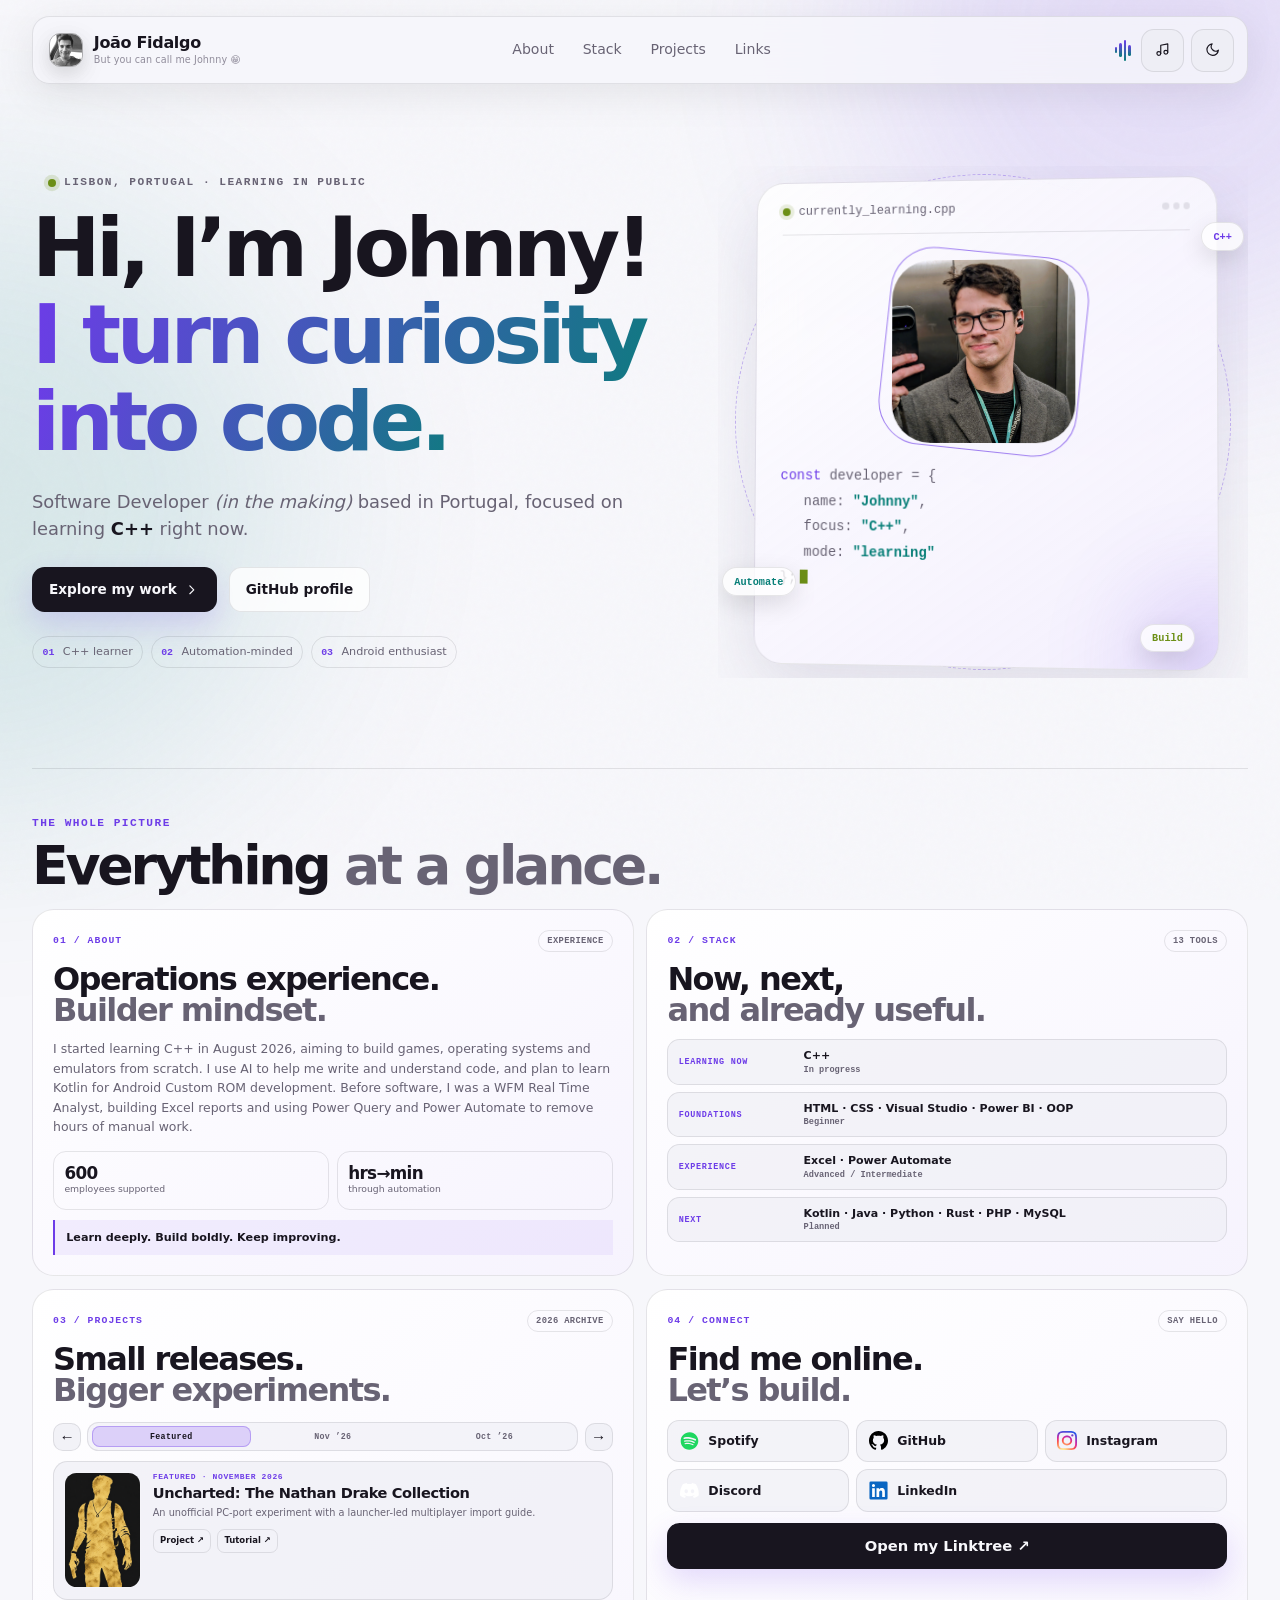
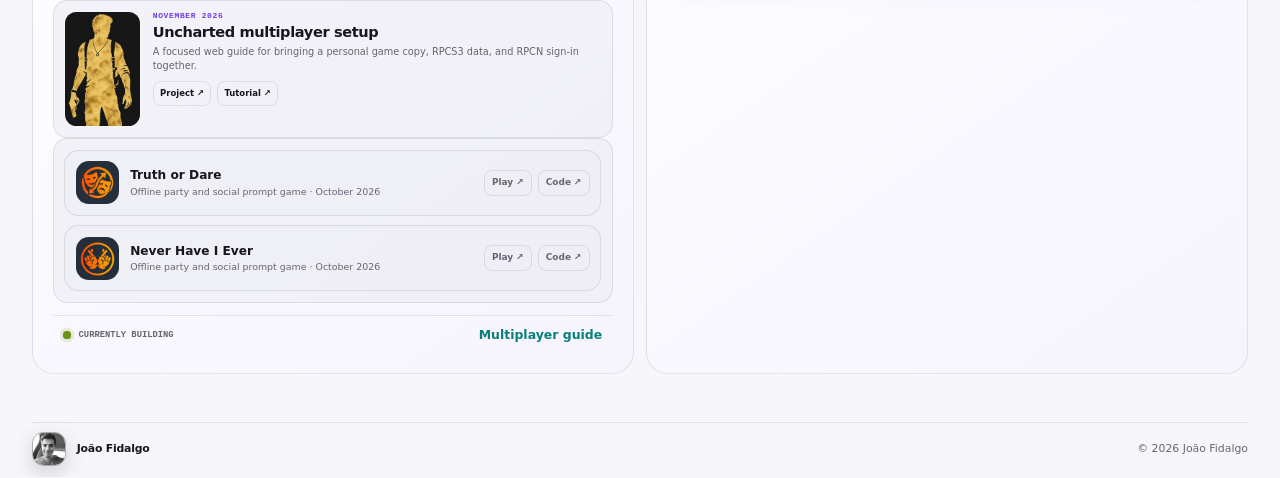
==== website/index.html @ 16dcdc8e "feat: add project archive navigation" ====
<!doctype html>
<html lang="en" data-theme="dark">
  <head>
    <meta charset="UTF-8" />
    <meta name="viewport" content="width=device-width, initial-scale=1.0" />
    <meta name="description" content="João Fidalgo — software developer in the making, learning C++ and building useful things." />
    <meta name="theme-color" content="#09090b" />
    <meta name="google-site-verification" content="jlW7F2nG0PA_6Goma5nMSGPetw8M0CzWUiENeQ98ETY" />
    <title>João Fidalgo</title>
    <link rel="icon" type="image/png" href="assets/favicon-rounded.png" />
    <link rel="apple-touch-icon" href="assets/favicon-rounded.png" />
    <link rel="stylesheet" href="styles.css?v=20261023-20" />
    <script>
      (() => {
        const systemTheme = window.matchMedia("(prefers-color-scheme: light)").matches ? "light" : "dark";
        document.documentElement.dataset.theme = systemTheme;
      })();
    </script>
  </head>
  <body>
    <a class="skip-link" href="#main-content">Skip to content</a>
    <div class="ambient ambient-one" aria-hidden="true"></div>
    <div class="ambient ambient-two" aria-hidden="true"></div>
    <div class="noise" aria-hidden="true"></div>

    <header class="site-header">
      <a class="brand" href="#top" aria-label="João Fidalgo — home">
        <img class="brand-photo" src="assets/profile-bw.jpg" alt="" />
        <span class="brand-copy"><span class="brand-name">João Fidalgo</span><small>But you can call me Johnny 😁</small></span>
      </a>
      <nav class="desktop-nav" aria-label="Primary navigation">
        <a href="#about">About</a><a href="#stack">Stack</a><a href="#projects">Projects</a><a href="#links">Links</a>
      </nav>
      <div class="header-actions">
        <span class="audio-visualizer" aria-hidden="true"><i></i><i></i><i></i><i></i></span>
        <button class="spotify-toggle" type="button" aria-label="Open Spotify playlist" aria-expanded="false" aria-controls="spotify-player" title="Open Spotify playlist">
          <svg viewBox="0 0 24 24" aria-hidden="true"><path d="M9 18V5l11-2v13"/><circle cx="6" cy="18" r="3"/><circle cx="17" cy="16" r="3"/></svg>
        </button>
        <button class="theme-toggle" type="button" aria-label="Switch to light mode" title="Change theme">
          <span class="sun" aria-hidden="true"><svg viewBox="0 0 24 24"><circle cx="12" cy="12" r="4"/><path d="M12 2v2m0 16v2M4.93 4.93l1.41 1.41m11.32 11.32 1.41 1.41M2 12h2m16 0h2M4.93 19.07l1.41-1.41M17.66 6.34l1.41-1.41"/></svg></span>
          <span class="moon" aria-hidden="true"><svg viewBox="0 0 24 24"><path d="M21 12.8A9 9 0 1 1 11.2 3 7 7 0 0 0 21 12.8Z"/></svg></span>
        </button>
      </div>
      <div class="spotify-popover" id="spotify-player" hidden>
        <div class="spotify-popover-heading">
          <span><i aria-hidden="true"></i> Spotify playlist</span>
          <button class="spotify-close" type="button" aria-label="Close Spotify player">×</button>
        </div>
        <div class="spotify-embed-shell"><div id="spotify-embed"><span>Loading Spotify…</span></div></div>
      </div>
    </header>

    <main id="main-content">
      <section class="hero" id="top">
        <div class="hero-copy reveal">
          <div class="eyebrow"><span></span> Lisbon, Portugal · Learning in public</div>
          <h1>Hi, I’m Johnny!<br /><span class="gradient-text">I turn curiosity into code.</span></h1>
          <p class="hero-lead">Software Developer <em>(in the making)</em> based in Portugal, focused on learning <strong>C++</strong> right now.</p>
          <div class="hero-actions">
            <a class="button primary" href="#projects">Explore my work <svg viewBox="0 0 24 24" aria-hidden="true"><path d="m9 18 6-6-6-6"/></svg></a>
            <a class="button secondary" href="https://github.com/fidalgojoao" target="_blank" rel="noreferrer">GitHub profile</a>
          </div>
          <div class="hero-facts" aria-label="Quick profile"><span><b>01</b> C++ learner</span><span><b>02</b> Automation-minded</span><span><b>03</b> Android enthusiast</span></div>
        </div>
        <div class="hero-visual reveal" aria-label="Developer profile card">
          <div class="orbit orbit-one" aria-hidden="true"></div><div class="orbit orbit-two" aria-hidden="true"></div>
          <div class="profile-card">
            <div class="profile-card-top"><div class="status-dot"></div><span>currently_learning.cpp</span><div class="terminal-dots" aria-hidden="true"><i></i><i></i><i></i></div></div>
            <div class="avatar-wrap"><img src="assets/profile-main.jpg" alt="João Fidalgo" /><span class="avatar-ring" aria-hidden="true"></span></div>
            <p class="code-line"><span>const</span> developer = {</p><p class="code-line indent">name: <strong>"Johnny"</strong>,</p><p class="code-line indent">focus: <strong>"C++"</strong>,</p><p class="code-line indent">mode: <strong>"learning"</strong></p><p class="code-line">};<span class="caret"></span></p>
          </div>
          <div class="floating-tag tag-one">C++</div><div class="floating-tag tag-two">Automate</div><div class="floating-tag tag-three">Build</div>
        </div>
      </section>

      <section class="overview-section" aria-labelledby="overview-title">
        <header class="overview-heading reveal">
          <div><span class="section-number">THE WHOLE PICTURE</span><h2 id="overview-title">Everything <span>at a glance.</span></h2></div>
        </header>
        <div class="swipe-cue is-start" aria-label="Browse overview cards">
          <button class="cue-arrow cue-left" type="button" aria-label="Previous card">←</button>
          <span class="cue-label">More cards</span>
          <button class="cue-arrow cue-right" type="button" aria-label="Next card">→</button>
        </div>

        <div class="overview-grid">
          <article class="overview-card overview-about" id="about">
            <div class="overview-card-head"><span>01 / ABOUT</span><b>Experience</b></div>
            <h3>Operations experience.<br /><span>Builder mindset.</span></h3>
            <p>I started learning C++ in August 2026, aiming to build games, operating systems and emulators from scratch. I use AI to help me write and understand code, and plan to learn Kotlin for Android Custom ROM development. Before software, I was a WFM Real Time Analyst, building Excel reports and using Power Query and Power Automate to remove hours of manual work.</p>
            <div class="mini-metrics"><span><strong>600</strong> employees supported</span><span><strong>hrs→min</strong> through automation</span></div>
            <blockquote>Learn deeply. Build boldly. Keep improving.</blockquote>
          </article>

          <article class="overview-card overview-stack" id="stack">
            <div class="overview-card-head"><span>02 / STACK</span><b>13 tools</b></div>
            <h3>Now, next,<br /><span>and already useful.</span></h3>
            <div class="stack-strips">
              <div><small>LEARNING NOW</small><span><b>C++</b><em>In progress</em></span></div>
              <div><small>FOUNDATIONS</small><span><b>HTML · CSS · Visual Studio · Power BI · OOP</b><em>Beginner</em></span></div>
              <div><small>EXPERIENCE</small><span><b>Excel · Power Automate</b><em>Advanced / Intermediate</em></span></div>
              <div><small>NEXT</small><span><b>Kotlin · Java · Python · Rust · PHP · MySQL</b><em>Planned</em></span></div>
            </div>
          </article>

          <article class="overview-card overview-projects" id="projects">
            <div class="overview-card-head"><span>03 / PROJECTS</span><b>2026 archive</b></div>
            <h3>Small releases.<br /><span>Bigger experiments.</span></h3>
            <section class="project-browser" aria-label="Project archive">
              <div class="project-browser__bar">
                <button class="project-arrow" type="button" data-project-previous aria-label="Show previous project group">←</button>
                <div class="project-tabs" role="tablist" aria-label="Project groups">
                  <button id="project-tab-featured" type="button" role="tab" aria-selected="true" aria-controls="project-panel-featured" data-project-tab="featured">Featured</button>
                  <button id="project-tab-november" type="button" role="tab" aria-selected="false" aria-controls="project-panel-november" data-project-tab="november">Nov ’26</button>
                  <button id="project-tab-october" type="button" role="tab" aria-selected="false" aria-controls="project-panel-october" data-project-tab="october">Oct ’26</button>
                </div>
                <button class="project-arrow" type="button" data-project-next aria-label="Show next project group">→</button>
              </div>

              <article class="project-panel" id="project-panel-featured" role="tabpanel" aria-labelledby="project-tab-featured" data-project-panel="featured">
                <img class="project-feature-image" src="assets/uncharted-multiplayer.png" alt="Nathan Drake silhouette in aged gold parchment" />
                <div><span class="project-panel__label">Featured · November 2026</span><h4>Uncharted: The Nathan Drake Collection</h4><p>An unofficial PC-port experiment with a launcher-led multiplayer import guide.</p><div class="project-panel__links"><a href="https://github.com/fidalgojoao/Uncharted-The-Nathan-Drake-Collection-PC-port" target="_blank" rel="noreferrer">Project ↗</a><a href="https://fidalgojoao.github.io/Uncharted-The-Nathan-Drake-Collection-PC-port/" target="_blank" rel="noreferrer">Tutorial ↗</a></div></div>
              </article>

              <article class="project-panel" id="project-panel-november" role="tabpanel" aria-labelledby="project-tab-november" data-project-panel="november" hidden>
                <img class="project-feature-image" src="assets/uncharted-multiplayer.png" alt="Nathan Drake silhouette in aged gold parchment" />
                <div><span class="project-panel__label">November 2026</span><h4>Uncharted multiplayer setup</h4><p>A focused web guide for bringing a personal game copy, RPCS3 data, and RPCN sign-in together.</p><div class="project-panel__links"><a href="https://github.com/fidalgojoao/Uncharted-The-Nathan-Drake-Collection-PC-port" target="_blank" rel="noreferrer">Project ↗</a><a href="https://fidalgojoao.github.io/Uncharted-The-Nathan-Drake-Collection-PC-port/" target="_blank" rel="noreferrer">Tutorial ↗</a></div></div>
              </article>

              <article class="project-panel project-panel--list" id="project-panel-october" role="tabpanel" aria-labelledby="project-tab-october" data-project-panel="october" hidden>
                <div class="project-strips"><div><img class="project-mark" src="assets/truth-or-dare-icon.png" alt="" /><span><b>Truth or Dare</b><small>Offline party and social prompt game · October 2026</small></span><span class="strip-links"><a href="https://play.google.com/store/apps/details?id=game.truthordare" target="_blank" rel="noreferrer">Play ↗</a><a href="https://github.com/fidalgojoao" target="_blank" rel="noreferrer">Code ↗</a></span></div><div><img class="project-mark" src="assets/never-have-i-ever-icon.png" alt="" /><span><b>Never Have I Ever</b><small>Offline party and social prompt game · October 2026</small></span><span class="strip-links"><a href="https://play.google.com/store/apps/details?id=game.neverhaveiever" target="_blank" rel="noreferrer">Play ↗</a><a href="https://github.com/fidalgojoao" target="_blank" rel="noreferrer">Code ↗</a></span></div></div>
              </article>
            </section>
            <p class="current-line"><i></i><span>Currently building</span><strong>Multiplayer guide</strong></p>
          </article>

          <article class="overview-card overview-links" id="links">
            <div class="overview-card-head"><span>04 / CONNECT</span><b>Say hello</b></div>
            <h3>Find me online.<br /><span>Let’s build.</span></h3>
            <div class="social-tiles">
              <a href="https://open.spotify.com/user/7u4cq5x7p428c4udt9wg0awwo?si=384454f782e24566" target="_blank" rel="noreferrer"><img src="assets/brands/spotify.svg" alt="" /><span>Spotify</span></a>
              <a href="https://github.com/fidalgojoao" target="_blank" rel="noreferrer"><img src="assets/brands/github.svg" alt="" /><span>GitHub</span></a>
              <a href="https://instagram.com/joaochild" target="_blank" rel="noreferrer"><img src="assets/brands/instagram.svg" alt="" /><span>Instagram</span></a>
              <a href="https://discord.gg/EJ7ThCgw4g" target="_blank" rel="noreferrer"><img src="assets/brands/discord.svg" alt="" /><span>Discord</span></a>
              <a class="linkedin-tile" href="https://linkedin.com/in/joaofidalgo1998" target="_blank" rel="noreferrer"><img src="assets/brands/linkedin.svg" alt="" /><span>LinkedIn</span></a>
            </div>
            <a class="button primary overview-cta" href="https://linktr.ee/joao.fidalgo" target="_blank" rel="noreferrer">Open my Linktree ↗</a>
          </article>
        </div>
      </section>
    </main>

    <footer><a class="brand footer-brand" href="#top"><img class="brand-photo" src="assets/profile-bw.jpg" alt="" /><span class="brand-name">João Fidalgo</span></a><p>© <span id="year"></span> João Fidalgo</p></footer>
    <script src="script.js?v=20261022-9"></script>
  </body>
</html>
---- website/styles.css ----
:root {
  color-scheme: dark;
  --bg: #09090b;
  --bg-raised: rgba(21, 21, 26, .74);
  --surface: #141419;
  --surface-strong: #1b1b22;
  --text: #f5f3ff;
  --muted: #a7a3b6;
  --line: rgba(255, 255, 255, .1);
  --purple: #9b7cff;
  --violet: #7c3aed;
  --cyan: #5eead4;
  --lime: #c7f36b;
  --shadow: 0 24px 70px rgba(0, 0, 0, .35);
  --header: rgba(9, 9, 11, .76);
}

[data-theme="light"] {
  color-scheme: light;
  --bg: #f7f7fb;
  --bg-raised: rgba(255, 255, 255, .78);
  --surface: #fff;
  --surface-strong: #eeeef5;
  --text: #18151f;
  --muted: #686374;
  --line: rgba(24, 21, 31, .1);
  --purple: #6d3ce8;
  --violet: #8255ee;
  --cyan: #087f78;
  --lime: #6c8f16;
  --shadow: 0 24px 70px rgba(70, 54, 110, .13);
  --header: rgba(247, 247, 251, .78);
}

* { box-sizing: border-box; }
html { width: 100%; max-width: 100%; overflow-x: clip; scroll-behavior: smooth; scroll-padding-top: 100px; }
body { margin: 0; min-width: 280px; overflow-x: clip; background: var(--bg); color: var(--text); font-family: Inter, ui-sans-serif, system-ui, -apple-system, BlinkMacSystemFont, "Segoe UI", sans-serif; line-height: 1.55; transition: background-color 300ms ease, color 300ms ease; }
a { color: inherit; text-decoration: none; }
button, a { -webkit-tap-highlight-color: transparent; }
img { display: block; max-width: 100%; }
svg { width: 1.15em; fill: none; stroke: currentColor; stroke-width: 1.8; stroke-linecap: round; stroke-linejoin: round; }

.skip-link { position: fixed; z-index: 1000; left: 1rem; top: 1rem; transform: translateY(-160%); padding: .75rem 1rem; border-radius: .65rem; background: var(--text); color: var(--bg); }
.skip-link:focus { transform: translateY(0); }
.noise { position: fixed; inset: 0; z-index: -1; pointer-events: none; opacity: .025; background-image: url("data:image/svg+xml,%3Csvg viewBox='0 0 180 180' xmlns='http://www.w3.org/2000/svg'%3E%3Cfilter id='n'%3E%3CfeTurbulence type='fractalNoise' baseFrequency='.9' numOctaves='4' stitchTiles='stitch'/%3E%3C/filter%3E%3Crect width='100%25' height='100%25' filter='url(%23n)' opacity='.9'/%3E%3C/svg%3E"); }
.ambient { position: fixed; z-index: -2; width: 38rem; height: 38rem; border-radius: 50%; filter: blur(115px); opacity: .13; pointer-events: none; }
.ambient-one { top: -17rem; right: -12rem; background: var(--purple); }
.ambient-two { bottom: 10%; left: -20rem; background: var(--cyan); }

.site-header { position: fixed; z-index: 100; top: 1rem; left: 50%; width: min(calc(100% - 2rem), 1180px); transform: translateX(-50%); display: grid; grid-template-columns: 1fr auto 1fr; align-items: center; gap: 2rem; padding: .72rem .8rem .72rem 1rem; border: 1px solid var(--line); border-radius: 1.1rem; background: var(--header); box-shadow: 0 10px 40px rgba(0,0,0,.08); backdrop-filter: blur(18px); -webkit-backdrop-filter: blur(18px); }
.brand { display: inline-flex; align-items: center; gap: .7rem; width: max-content; font-weight: 720; letter-spacing: -.02em; }
.brand-copy { display: flex; flex-direction: column; min-width: 0; line-height: 1.05; }
.brand-copy small { margin-top: .22rem; color: color-mix(in srgb, var(--muted) 72%, transparent); font-size: .6rem; font-weight: 500; letter-spacing: .01em; }
.brand-photo { display: block; width: 2.1rem; height: 2.1rem; flex: 0 0 auto; border: 1px solid color-mix(in srgb, var(--purple) 36%, var(--line)); border-radius: .7rem; object-fit: cover; object-position: 50% 38%; filter: grayscale(1) contrast(1.06); box-shadow: 0 7px 20px rgba(124,58,237,.22); }
.desktop-nav { display: flex; align-items: center; gap: .2rem; }
.desktop-nav a { padding: .55rem .8rem; color: var(--muted); font-size: .88rem; border-radius: .65rem; transition: 180ms ease; }
.desktop-nav a:hover, .desktop-nav a:focus-visible { color: var(--text); background: var(--surface-strong); outline: none; }
.header-actions { justify-self: end; display: flex; align-items: center; gap: .45rem; }
.audio-visualizer { display: flex; width: 1.35rem; height: 1.5rem; align-items: center; justify-content: center; gap: .12rem; }
.audio-visualizer i { width: .16rem; height: 22%; border-radius: 999px; background: linear-gradient(180deg, var(--purple), var(--cyan)); transform-origin: center; animation: equalizer 720ms ease-in-out infinite alternate; animation-play-state: paused; }
.audio-visualizer i:nth-child(2) { height: 58%; animation-duration: 530ms; animation-delay: -180ms; }
.audio-visualizer i:nth-child(3) { height: 88%; animation-duration: 640ms; animation-delay: -340ms; }
.audio-visualizer i:nth-child(4) { height: 45%; animation-duration: 470ms; animation-delay: -90ms; }
.audio-visualizer.is-playing i { animation-play-state: running; }
.theme-toggle, .spotify-toggle { position: relative; display: grid; width: 2.7rem; height: 2.7rem; padding: 0; place-items: center; overflow: hidden; border: 1px solid var(--line); border-radius: .8rem; background: var(--surface-strong); color: var(--text); cursor: pointer; transition: transform 180ms ease, background-color 250ms ease; }
.theme-toggle:hover { transform: rotate(5deg) scale(1.04); }
.spotify-toggle:hover, .spotify-toggle[aria-expanded="true"] { transform: translateY(-2px); background: color-mix(in srgb, #1ed760 16%, var(--surface-strong)); color: #1ed760; }
.theme-toggle:focus-visible, .spotify-toggle:focus-visible, .spotify-close:focus-visible { outline: 3px solid color-mix(in srgb, var(--purple) 45%, transparent); outline-offset: 2px; }
.theme-toggle span { position: absolute; display: grid; place-items: center; transition: transform 380ms cubic-bezier(.2,.8,.2,1), opacity 250ms ease; }
.theme-toggle .sun { transform: translateY(0); opacity: 1; }
.theme-toggle .moon { transform: translateY(180%) rotate(-35deg); opacity: 0; }
[data-theme="light"] .theme-toggle .sun { transform: translateY(-180%) rotate(35deg); opacity: 0; }
[data-theme="light"] .theme-toggle .moon { transform: translateY(0); opacity: 1; }
.spotify-popover { position: absolute; top: calc(100% + .7rem); right: 0; width: min(31rem, calc(100vw - 2rem)); padding: .55rem; border: 1px solid var(--line); border-radius: 1.15rem; background: color-mix(in srgb, var(--surface) 94%, transparent); box-shadow: var(--shadow); backdrop-filter: blur(22px); animation: spotify-in 220ms cubic-bezier(.2,.8,.2,1); }
.spotify-popover-heading { display: grid; grid-template-columns: 1fr auto; align-items: center; gap: .45rem; min-height: 2rem; padding: 0 .1rem .45rem .35rem; color: var(--muted); font: 700 .68rem ui-monospace, monospace; letter-spacing: .08em; text-transform: uppercase; }
.spotify-popover-heading span { display: flex; align-items: center; gap: .5rem; }
.spotify-popover-heading i { width: .48rem; height: .48rem; border-radius: 50%; background: #1ed760; box-shadow: 0 0 0 .25rem color-mix(in srgb, #1ed760 14%, transparent); }
.spotify-close { display: grid; width: 2rem; height: 2rem; padding: 0; place-items: center; border: 0; border-radius: .65rem; background: transparent; color: var(--muted); cursor: pointer; font-size: 1.35rem; }
.spotify-embed-shell { position: relative; min-width: 0; overflow: hidden; border-radius: .75rem; background: #121212; }
.spotify-embed-shell::after { content: ""; position: absolute; inset: 0; border: 2px solid #121212; border-radius: .75rem; pointer-events: none; }
#spotify-embed { min-height: 352px; display: grid; place-items: center; color: var(--muted); font: 650 .65rem ui-monospace, monospace; }
.spotify-popover iframe { display: block; border: 0; clip-path: inset(1px round .75rem); }

main, footer { width: min(calc(100% - 2.25rem), 1180px); margin-inline: auto; }
.hero { min-height: min(100svh, 48rem); display: grid; grid-template-columns: 1.08fr .92fr; align-items: center; gap: clamp(2.5rem, 5vw, 5rem); padding: 8rem 0 3.25rem; }
.eyebrow, .panel-label, .section-number { font: 700 .7rem/1.2 ui-monospace, SFMono-Regular, Menlo, monospace; letter-spacing: .13em; text-transform: uppercase; }
.eyebrow { position: relative; display: block; margin: 0 0 1rem 1.875rem; color: var(--muted); }
.eyebrow > span { position: absolute; top: .16rem; left: -1rem; }
.eyebrow span, .project-badge i { width: .5rem; height: .5rem; border-radius: 50%; background: var(--lime); box-shadow: 0 0 0 .26rem color-mix(in srgb, var(--lime) 16%, transparent); }
.hero h1 { margin: 0; overflow: visible; font-size: clamp(3.15rem, 6.4vw, 6rem); line-height: 1.06; letter-spacing: -.055em; }
.gradient-text { padding-right: .09em; padding-bottom: .05em; background: linear-gradient(110deg, var(--purple), var(--cyan) 60%, var(--lime)); background-size: 180% 180%; -webkit-background-clip: text; background-clip: text; -webkit-box-decoration-break: clone; box-decoration-break: clone; color: transparent; animation: gradient-shift 7s ease infinite; }
.hero-lead { max-width: 38rem; margin: 1.35rem 0 0; color: var(--muted); font-size: clamp(1rem, 1.4vw, 1.2rem); }
.hero-lead strong { color: var(--text); }
.hero-actions, .project-actions { display: flex; flex-wrap: wrap; align-items: center; gap: .75rem; margin-top: 1.5rem; }
.button { min-height: 2.8rem; display: inline-flex; align-items: center; justify-content: center; gap: .45rem; padding: .68rem 1rem; border: 1px solid transparent; border-radius: .78rem; font-weight: 750; font-size: .85rem; transition: transform 180ms ease, box-shadow 180ms ease; }
.button:hover { transform: translateY(-2px); }
.button.primary { background: var(--text); color: var(--bg); box-shadow: 0 12px 30px color-mix(in srgb, var(--purple) 18%, transparent); }
.button.secondary { background: var(--bg-raised); border-color: var(--line); }
.hero-facts { display: flex; flex-wrap: wrap; gap: .45rem; margin-top: 1.5rem; }
.hero-facts span { padding: .4rem .6rem; border: 1px solid var(--line); border-radius: 999px; color: var(--muted); font-size: .7rem; }
.hero-facts b { margin-right: .3rem; color: var(--purple); font: 700 .62rem ui-monospace, monospace; }

.hero-visual { position: relative; min-height: 32rem; display: grid; place-items: center; overflow: clip; perspective: 1000px; }
.profile-card { position: relative; z-index: 2; width: min(100%, 29rem); min-height: 30.5rem; padding: 1.35rem 1.6rem 1.8rem; overflow: hidden; border: 1px solid var(--line); border-radius: 1.8rem; background: linear-gradient(145deg, var(--bg-raised), color-mix(in srgb, var(--surface) 92%, var(--purple) 8%)); box-shadow: var(--shadow); backdrop-filter: blur(18px); transform: rotateY(-4deg) rotateX(1.5deg); transition: transform 400ms ease; }
.profile-card::after { content: ""; position: absolute; width: 9rem; height: 9rem; right: -4rem; bottom: -4rem; border-radius: 50%; background: var(--purple); filter: blur(50px); opacity: .2; }
.profile-card-top { display: flex; align-items: center; gap: .55rem; padding-bottom: 1.05rem; border-bottom: 1px solid var(--line); color: var(--muted); font: .76rem ui-monospace, monospace; }
.status-dot { width: .5rem; height: .5rem; border-radius: 50%; background: var(--lime); box-shadow: 0 0 0 4px color-mix(in srgb, var(--lime) 14%, transparent); }
.terminal-dots { margin-left: auto; display: flex; gap: .25rem; }
.terminal-dots i { width: .4rem; height: .4rem; border-radius: 50%; background: var(--line); }
.avatar-wrap { position: relative; width: 11.5rem; margin: 1.65rem auto 1.45rem; }
.avatar-wrap img { width: 11.5rem; height: 11.5rem; border-radius: 2.45rem; object-fit: cover; object-position: 51% 31%; }
.avatar-ring { position: absolute; inset: -.5rem; border: 1px solid color-mix(in srgb, var(--purple) 65%, transparent); border-radius: 2.75rem; transform: rotate(6deg); }
.code-line { position: relative; z-index: 1; margin: .3rem 0; color: var(--muted); font: .87rem/1.5 ui-monospace, monospace; }
.code-line span { color: var(--purple); }.code-line strong { color: var(--cyan); }.code-line.indent { padding-left: 1.5rem; }
.caret { display: inline-block; width: .5rem; height: .9rem; margin-left: .25rem; vertical-align: -.14rem; background: var(--lime); animation: blink 1.1s steps(2) infinite; }
.orbit { position: absolute; border: 1px dashed color-mix(in srgb, var(--purple) 35%, transparent); border-radius: 50%; animation: spin 22s linear infinite; }
.orbit-one { width: 31rem; height: 31rem; max-width: 96%; }.orbit-two { width: 23.5rem; height: 23.5rem; max-width: 76%; animation-direction: reverse; animation-duration: 16s; border-color: color-mix(in srgb, var(--cyan) 33%, transparent); }
.floating-tag { position: absolute; z-index: 3; padding: .46rem .7rem; border: 1px solid var(--line); border-radius: 999px; background: var(--bg-raised); box-shadow: 0 8px 25px rgba(0,0,0,.12); color: var(--muted); font: 700 .64rem ui-monospace, monospace; animation: float 5s ease-in-out infinite; }
.tag-one { top: 11%; right: .25rem; color: var(--purple); }.tag-two { bottom: 16%; left: .25rem; color: var(--cyan); animation-delay: -1.8s; }.tag-three { bottom: 5%; right: 10%; color: var(--lime); animation-delay: -3.2s; }

.compact-section { display: grid; grid-template-columns: minmax(14rem, .58fr) minmax(0, 1.42fr); gap: clamp(2rem, 4vw, 4rem); padding: clamp(3rem, 5vw, 4.5rem) 0; border-top: 1px solid var(--line); }
.compact-heading { align-self: start; position: sticky; top: 7rem; }
.section-number { color: var(--purple); }
.compact-heading h2 { margin: .8rem 0 .75rem; font-size: clamp(2.2rem, 3.7vw, 4.1rem); line-height: .96; letter-spacing: -.055em; }
.compact-heading h2 span { color: var(--muted); }
.compact-heading > p { max-width: 19rem; margin: 0; color: var(--muted); font-size: .86rem; }
.panel, .metric-card, .principle-card, .project-card, .quick-link, .contact-card, .learning-bar { border: 1px solid var(--line); background: var(--surface); }
.panel { border-radius: 1.3rem; }

.about-dashboard { display: grid; grid-template-columns: 1.12fr .88fr; gap: .8rem; }
.story-card { padding: 1.45rem; }
.panel-label { margin: 0 0 .65rem; color: var(--purple); }
.story-card h3 { margin: 0 0 .75rem; font-size: clamp(1.5rem, 2.5vw, 2.4rem); line-height: 1.04; letter-spacing: -.045em; }
.story-card h3 span { color: var(--purple); }
.story-card > p:not(.panel-label) { margin: 0; color: var(--muted); font-size: .9rem; }
details { margin-top: 1rem; border-top: 1px solid var(--line); }
summary { display: flex; justify-content: space-between; align-items: center; padding: .9rem 0 0; cursor: pointer; color: var(--text); font-size: .8rem; font-weight: 750; list-style: none; }
summary::-webkit-details-marker { display: none; }
summary span { color: var(--purple); font-size: 1.1rem; transition: transform 180ms ease; }
details[open] summary span { transform: rotate(45deg); }
.detail-copy { padding-top: .75rem; }
.detail-copy p { margin: 0 0 .65rem; color: var(--muted); font-size: .82rem; }
.impact-grid { display: grid; grid-template-columns: 1fr 1fr; gap: .8rem; }
.metric-card, .principle-card { min-height: 8.6rem; padding: 1.1rem; border-radius: 1.15rem; }
.metric-card { display: flex; flex-direction: column; justify-content: space-between; }
.metric-card strong { font-size: clamp(1.75rem, 3vw, 3rem); line-height: .9; letter-spacing: -.06em; }
.metric-card span { color: var(--muted); font-size: .68rem; line-height: 1.35; }
.accent-card { border-color: transparent; background: linear-gradient(145deg, var(--violet), #5d32b8); color: #fff; }
.accent-card span { color: rgba(255,255,255,.72); }
.principle-card { grid-column: 1 / -1; position: relative; display: flex; align-items: flex-end; overflow: hidden; }
.principle-card > span { position: absolute; right: .7rem; top: -.8rem; color: var(--purple); opacity: .15; font: 7rem Georgia, serif; }
.principle-card p { margin: 0; font-size: 1.2rem; line-height: 1.2; font-weight: 800; letter-spacing: -.03em; }

.skill-board { display: grid; grid-template-columns: repeat(3, minmax(0, 1fr)); gap: .75rem; }
.skill-column { padding: 1.1rem; }
.skill-column.featured { background: linear-gradient(160deg, color-mix(in srgb, var(--surface) 88%, var(--purple) 12%), var(--surface)); }
.skill-title { display: flex; align-items: center; gap: .75rem; margin-bottom: .85rem; }
.skill-title > span { display: grid; width: 2.35rem; height: 2.35rem; flex: 0 0 auto; place-items: center; border-radius: .75rem; background: color-mix(in srgb, var(--purple) 13%, var(--surface-strong)); color: var(--purple); font: 800 .7rem ui-monospace, monospace; }
.skill-title small { color: var(--muted); font: 700 .55rem ui-monospace, monospace; letter-spacing: .1em; }
.skill-title h3 { margin: .16rem 0 0; font-size: 1rem; line-height: 1.15; }
.skill-column ul { list-style: none; margin: 0; padding: 0; }
.skill-column li { display: flex; justify-content: space-between; gap: .5rem; padding: .48rem 0; border-top: 1px solid var(--line); }
.skill-column b { font-size: .76rem; }.skill-column em { color: var(--muted); font: normal 700 .5rem ui-monospace, monospace; text-transform: uppercase; text-align: right; }
.skill-column em.active { color: var(--purple); }.skill-column em.advanced { color: var(--lime); }.skill-column em.intermediate { color: var(--cyan); }

.project-grid { display: grid; grid-template-columns: repeat(2, minmax(0, 1fr)); gap: .8rem; }
.project-card { min-height: 24rem; display: grid; grid-template-columns: minmax(0, 1fr) 9.5rem; gap: .75rem; padding: 1.3rem 1rem 1.3rem 1.3rem; overflow: hidden; border-radius: 1.35rem; }
.project-info { align-self: center; min-width: 0; }
.project-badge { display: flex; align-items: center; gap: .55rem; color: var(--muted); font: 700 .58rem ui-monospace, monospace; text-transform: uppercase; letter-spacing: .1em; }
.project-info h3 { margin: .75rem 0; font-size: clamp(2rem, 3.3vw, 3.6rem); line-height: .92; letter-spacing: -.06em; }
.project-info > p { margin: 0; color: var(--muted); font-size: .82rem; }
.project-info ul { display: flex; flex-wrap: wrap; gap: .35rem; list-style: none; margin: .9rem 0 0; padding: 0; }
.project-info li { padding: .28rem .5rem; border: 1px solid var(--line); border-radius: 999px; color: var(--muted); font: .56rem ui-monospace, monospace; }
.project-actions { margin-top: 1rem; }.project-actions > a:not(.button) { color: var(--muted); font-size: .72rem; font-weight: 750; }
.mini-device { align-self: center; min-height: 20rem; display: flex; flex-direction: column; align-items: center; justify-content: center; gap: .8rem; padding: .8rem; border: 2px solid rgba(255,255,255,.28); border-radius: 1.8rem; color: #fff; text-align: center; transform: rotate(3deg); box-shadow: 0 24px 50px rgba(0,0,0,.35); }
.mini-device.purple { background: radial-gradient(circle at 50% 35%, #9d76eb, #211331 70%); }.mini-device.pink { background: radial-gradient(circle at 50% 35%, #e96aa3, #321023 70%); }
.mini-device span { font: 700 .42rem ui-monospace, monospace; letter-spacing: .15em; }.mini-device b { display: grid; width: 5rem; height: 5rem; place-items: center; border-radius: 50%; background: rgba(255,255,255,.16); box-shadow: 0 0 35px rgba(255,255,255,.15); font-size: 2.3rem; }.mini-device small { font-weight: 750; }
.learning-bar { grid-column: 2; display: grid; grid-template-columns: auto 1fr auto; align-items: center; gap: 1rem; margin-top: .8rem; padding: .85rem 1rem; border-radius: 1rem; }
.learning-bar span { display: flex; align-items: center; gap: .55rem; }.learning-bar small { color: var(--purple); font: 700 .53rem ui-monospace, monospace; }.learning-bar b { font-size: 1.2rem; }.learning-bar > div { height: .3rem; overflow: hidden; border-radius: 99px; background: var(--surface-strong); }.learning-bar i { display: block; width: 32%; height: 100%; background: linear-gradient(90deg, var(--purple), var(--cyan)); }.learning-bar p { margin: 0; color: var(--muted); font-size: .65rem; }

.connect-layout { display: grid; grid-template-columns: 1.3fr .7fr; gap: .8rem; }
.link-board { display: grid; grid-template-columns: repeat(2, minmax(0, 1fr)); gap: .55rem; }
.quick-link { --brand: var(--purple); min-height: 4.2rem; display: grid; grid-template-columns: 2.35rem 1fr auto; align-items: center; gap: .65rem; padding: .65rem .75rem; border-radius: .9rem; transition: transform 180ms ease, border-color 180ms ease; }
.quick-link:hover { transform: translateY(-2px); border-color: var(--brand); }
.quick-link > img { width: 1.25rem; height: 1.25rem; justify-self: center; object-fit: contain; }.quick-link span, .quick-link b, .quick-link small { display: block; }.quick-link b { font-size: .78rem; }.quick-link small { color: var(--muted); font-size: .59rem; }.quick-link > i { color: var(--muted); font-style: normal; }
.spotify { --brand: #1ed760; }.github { --brand: var(--text); }.instagram { --brand: #e1306c; }.discord { --brand: #5865f2; }.linkedin { --brand: #0a66c2; }.playstore { --brand: #4285f4; }
.github > img { filter: invert(1); }[data-theme="light"] .github > img { filter: none; }[data-theme="light"] .discord > img { filter: invert(1); }
.contact-card { display: flex; flex-direction: column; justify-content: center; padding: 1.4rem; border-radius: 1.25rem; overflow: hidden; }
.contact-card h3 { margin: .35rem 0 .7rem; font-size: clamp(2rem, 3vw, 3.25rem); line-height: .96; letter-spacing: -.055em; }.contact-card > p:not(.panel-label) { margin: 0; color: var(--muted); font-size: .8rem; }.contact-card .button { align-self: flex-start; margin-top: 1rem; }
footer { display: flex; justify-content: space-between; align-items: center; gap: 1rem; padding: .55rem 0 .7rem; border-top: 1px solid var(--line); color: var(--muted); font-size: .68rem; }
footer p { margin: 0; }
.footer-brand { color: var(--text); }

.reveal { opacity: 0; transform: translateY(18px); transition: opacity 600ms ease, transform 600ms cubic-bezier(.2,.7,.2,1); }.reveal.in-view { opacity: 1; transform: none; }
@keyframes spin { to { transform: rotate(360deg); } }@keyframes float { 50% { transform: translateY(-8px); } }@keyframes blink { 50% { opacity: 0; } }@keyframes gradient-shift { 50% { background-position: 100% 50%; } }@keyframes spotify-in { from { opacity: 0; transform: translateY(-8px) scale(.98); } }
@keyframes equalizer { from { transform: scaleY(.45); } to { transform: scaleY(1.12); } }

@media (min-width: 901px) {
  .site-header, main, footer { width: min(calc(100% - 4rem), 1680px); }
  .eyebrow { margin-left: 2rem; }
}

@media (max-width: 1100px) {
  .compact-section { grid-template-columns: minmax(12rem, .45fr) minmax(0, 1.55fr); gap: 1.5rem; }
  .project-card { grid-template-columns: 1fr 7.5rem; }.mini-device { min-height: 18rem; }.contact-card { min-height: 14rem; }
}

@media (max-width: 900px) {
  .hero { min-height: 0; grid-template-columns: 1fr; gap: 1rem; padding-top: 8.5rem; }
  .hero-copy { max-width: 46rem; }.hero-visual { min-height: 32rem; }
  .compact-section { display: block; padding: 3rem 0; }.compact-heading { position: static; display: grid; grid-template-columns: 1fr auto; align-items: end; gap: .3rem 1rem; margin-bottom: 1.5rem; }.compact-heading h2 { grid-column: 1; margin: .5rem 0 0; }.compact-heading > p { grid-column: 2; grid-row: 1 / 3; align-self: end; }
  .connect-layout { grid-template-columns: 1fr; }
  .learning-bar { grid-column: auto; }
}

@media (max-width: 680px) {
  main, footer { width: min(calc(100% - 1.25rem), 1180px); }
  .site-header { top: max(.6rem, env(safe-area-inset-top)); left: max(.625rem, env(safe-area-inset-left)); right: max(.625rem, env(safe-area-inset-right)); width: auto; max-width: none; transform: none; grid-template-columns: minmax(0,1fr) auto; grid-template-areas: "brand actions" "nav nav"; gap: .55rem; padding: .65rem; }
  .brand { grid-area: brand; }.desktop-nav { grid-area: nav; display: grid; grid-template-columns: repeat(4,minmax(0,1fr)); width: 100%; gap: .2rem; padding-top: .45rem; border-top: 1px solid var(--line); }.desktop-nav a { min-width: 0; padding: .48rem .1rem; font-size: .745rem; text-align: center; }.brand-copy { max-width: min(48vw, 13rem); }.brand-name { overflow: hidden; font-size: .88rem; text-overflow: ellipsis; white-space: nowrap; }.brand-copy small { overflow: hidden; font-size: .55rem; text-overflow: ellipsis; white-space: nowrap; }.brand-photo { width: 2.35rem; height: 2.35rem; }.header-actions { grid-area: actions; }.theme-toggle, .spotify-toggle { width: 2.55rem; height: 2.55rem; }.spotify-popover { top: calc(100% + .55rem); right: 0; width: calc(100vw - 1.25rem); padding: .5rem; }.spotify-popover-heading { gap: .3rem; padding-left: .2rem; }
  .hero { gap: .35rem; padding: 8.4rem 0 1.9rem; }.hero h1 { font-size: clamp(2.8rem, 14vw, 4.4rem); }.hero-lead { margin-top: 1rem; }.hero-actions { margin-top: 1.1rem; }.hero-actions .button { flex: 1 1 8rem; }.hero-facts { margin-top: 1rem; }
  .eyebrow { margin-left: 1.65rem; }
  .hero-visual { min-height: 31rem; }.profile-card { width: min(94%,29rem); min-height: 29.5rem; padding: 1.2rem 1.15rem 1.45rem; }.avatar-wrap { width: 10rem; margin: 1.55rem auto 1.3rem; }.avatar-wrap img { width: 10rem; height: 10rem; border-radius: 2.1rem; }.avatar-ring { border-radius: 2.4rem; }.floating-tag { font-size: .58rem; }
  .compact-section { padding: 2rem 0; }.compact-heading { display: block; margin-bottom: 1.05rem; }.compact-heading h2 { font-size: clamp(2.2rem, 10.5vw, 3.2rem); }.compact-heading > p { margin-top: .45rem; }
  .about-dashboard { display: flex; width: calc(100% + .625rem); gap: .7rem; padding: 0 .625rem .65rem 0; overflow-x: auto; scroll-snap-type: x mandatory; scrollbar-width: thin; }.story-card, .impact-grid { flex: 0 0 min(88vw, 23rem); scroll-snap-align: start; }.story-card { padding: 1.2rem; }.impact-grid { grid-template-columns: 1fr 1fr; }.metric-card, .principle-card { min-height: 7.25rem; padding: .9rem; }.principle-card { grid-column: 1 / -1; }.principle-card p { font-size: 1.05rem; }
  .skill-board, .project-grid { display: flex; width: calc(100% + .625rem); gap: .7rem; padding: 0 .625rem .65rem 0; overflow-x: auto; scroll-snap-type: x mandatory; scrollbar-width: thin; }.skill-column { flex: 0 0 min(84vw,20rem); scroll-snap-align: start; }.project-card { flex: 0 0 min(90vw,25rem); min-height: 23rem; grid-template-columns: minmax(0,1fr) 7.5rem; scroll-snap-align: start; }.mini-device { min-height: 17.5rem; }.project-info h3 { font-size: clamp(2rem,10vw,3rem); }.learning-bar { grid-template-columns: 1fr; gap: .55rem; }.learning-bar p { display: none; }
  .link-board { grid-auto-flow: column; grid-template-columns: repeat(4, minmax(9.5rem, 1fr)); grid-template-rows: repeat(2, 4rem); width: calc(100% + .625rem); padding: 0 .625rem .6rem 0; overflow-x: auto; scroll-snap-type: x mandatory; scrollbar-width: thin; }.quick-link { min-height: 4rem; grid-template-columns: 2rem 1fr; padding: .6rem; scroll-snap-align: start; }.quick-link > i { display: none; }.quick-link b { overflow: hidden; text-overflow: ellipsis; white-space: nowrap; }.quick-link small { overflow: hidden; text-overflow: ellipsis; white-space: nowrap; }.contact-card { min-height: 11.5rem; }.connect-layout { gap: .65rem; }
  footer { display: grid; grid-template-columns: auto 1fr; gap: .45rem; padding: .55rem 0 .65rem; text-align: center; font-size: .55rem; }
  .footer-brand { grid-area: auto; gap: .4rem; }
  .footer-brand .brand-photo { width: 1.75rem; height: 1.75rem; border-radius: .55rem; }
  .footer-brand .brand-name { font-size: .7rem; }
  footer > p:last-child { text-align: right; }
  .tag-two { bottom: 5%; left: 2%; }
}

@media (max-width: 360px) {
  .desktop-nav a { font-size: .67rem; }.hero h1 { font-size: clamp(2.65rem,13.5vw,3.25rem); }.hero-actions { flex-direction: column; align-items: stretch; }.hero-actions .button { flex-basis: auto; width: 100%; }.hero-facts span:last-child { display: none; }.floating-tag { display: none; }
  .profile-card { min-height: 29rem; }.impact-grid { gap: .55rem; }.metric-card strong { font-size: 1.65rem; }.project-card { flex-basis: 92vw; grid-template-columns: minmax(0,1fr) 6.7rem; padding: 1rem .75rem 1rem 1rem; }.mini-device { min-height: 16rem; }.quick-link { grid-template-columns: 1.7rem 1fr; }.quick-link > img { width: 1.1rem; height: 1.1rem; }
}

@media (prefers-reduced-motion: reduce) {
  html { scroll-behavior: auto; }*,*::before,*::after { animation-duration: .01ms !important; animation-iteration-count: 1 !important; transition-duration: .01ms !important; }.reveal { opacity: 1; transform: none; }
}

/* Two-screen portfolio overview */
.overview-section { padding: 2.5rem 0 3rem; border-top: 1px solid var(--line); }
.overview-heading { display: flex; align-items: end; justify-content: space-between; gap: 2rem; margin-bottom: 1.15rem; }
.overview-heading h2 { margin: .45rem 0 0; font-size: clamp(2.45rem, 4.2vw, 4.8rem); line-height: .92; letter-spacing: -.06em; }
.overview-heading h2 span, .overview-card h3 span { color: var(--muted); }
.overview-heading > p { max-width: 18rem; margin: 0 0 .25rem; color: var(--muted); font-size: .78rem; text-align: right; }
.swipe-cue { display: none; }
.overview-grid { display: grid; grid-template-columns: repeat(2, minmax(0, 1fr)); gap: .8rem; }
.overview-card { min-height: 21.5rem; padding: 1.25rem; overflow: hidden; border: 1px solid var(--line); border-radius: 1.35rem; background: linear-gradient(145deg, var(--surface), color-mix(in srgb, var(--surface) 94%, var(--purple) 6%)); scroll-margin-top: 6.5rem; }
.overview-card-head { display: flex; align-items: center; justify-content: space-between; gap: 1rem; margin-bottom: .75rem; color: var(--purple); font: 700 .61rem/1.2 ui-monospace, monospace; letter-spacing: .11em; }
.overview-card-head b { padding: .3rem .5rem; border: 1px solid var(--line); border-radius: 999px; color: var(--muted); font-size: .55rem; letter-spacing: .04em; text-transform: uppercase; }
.overview-card h3 { margin: 0 0 .8rem; font-size: clamp(1.7rem, 2.5vw, 2.65rem); line-height: .98; letter-spacing: -.05em; }
.overview-card > p { margin: 0; color: var(--muted); font-size: .78rem; }
.mini-metrics { display: grid; grid-template-columns: repeat(2, 1fr); gap: .5rem; margin-top: .9rem; }
.mini-metrics span { min-height: 3.7rem; display: flex; flex-direction: column; justify-content: center; padding: .55rem .65rem; border: 1px solid var(--line); border-radius: .8rem; color: var(--muted); font-size: .58rem; }
.mini-metrics strong { color: var(--text); font-size: 1.05rem; line-height: 1.1; letter-spacing: -.04em; }
.overview-about blockquote { margin: .65rem 0 0; padding: .55rem .7rem; border-left: 2px solid var(--purple); background: color-mix(in srgb, var(--purple) 7%, transparent); color: var(--text); font-size: .7rem; font-weight: 700; }
.overview-about details { margin-top: .65rem; }
.overview-about summary { padding-top: .6rem; font-size: .68rem; }
.overview-about details div { padding-top: .55rem; }
.overview-about details p { margin: 0 0 .45rem; color: var(--muted); font-size: .7rem; }
.stack-strips { display: grid; gap: .45rem; }
.stack-strips > div { display: grid; grid-template-columns: 7.2rem 1fr; align-items: center; gap: .6rem; padding: .55rem .65rem; border: 1px solid var(--line); border-radius: .78rem; background: color-mix(in srgb, var(--surface-strong) 65%, transparent); }
.stack-strips small { color: var(--purple); font: 700 .53rem ui-monospace, monospace; letter-spacing: .08em; }
.stack-strips span, .stack-strips b, .stack-strips em { display: block; }
.stack-strips b { font-size: .69rem; line-height: 1.35; }
.stack-strips em { margin-top: .05rem; color: var(--muted); font: normal 600 .54rem ui-monospace, monospace; }
.project-strips { display: grid; gap: .6rem; }
.overview-projects { min-height: 21.5rem; }
.project-browser { margin-top: .95rem; }
.project-browser__bar { display: grid; grid-template-columns: 1.75rem minmax(0,1fr) 1.75rem; gap: .4rem; align-items: center; margin-bottom: .6rem; }
.project-tabs { display: flex; min-width: 0; padding: .22rem; gap: .18rem; border: 1px solid var(--line); border-radius: .72rem; background: color-mix(in srgb, var(--surface-strong) 60%, transparent); }
.project-tabs button { flex: 1 1 0; min-width: 0; padding: .35rem .24rem; border: 0; border-radius: .48rem; background: transparent; color: var(--muted); cursor: pointer; font: 750 .52rem ui-monospace, monospace; letter-spacing: .04em; white-space: nowrap; }
.project-tabs button[aria-selected="true"] { background: color-mix(in srgb, var(--purple) 24%, var(--surface)); color: var(--text); box-shadow: inset 0 0 0 1px color-mix(in srgb, var(--purple) 34%, transparent); }
.project-arrow { display: grid; width: 1.75rem; height: 1.75rem; padding: 0; place-items: center; border: 1px solid var(--line); border-radius: .62rem; background: color-mix(in srgb, var(--surface-strong) 76%, transparent); color: var(--text); cursor: pointer; font-size: .95rem; transition: transform 180ms ease, border-color 180ms ease; }
.project-arrow:hover { border-color: var(--purple); color: var(--purple); transform: translateY(-1px); }
.project-panel { display: grid; grid-template-columns: 4.8rem minmax(0,1fr); gap: .72rem; min-height: 7.25rem; padding: .65rem; border: 1px solid var(--line); border-radius: .9rem; background: color-mix(in srgb, var(--surface-strong) 68%, transparent); }
.project-panel--list { display: block; }
.project-feature-image { width: 4.8rem; height: 7.25rem; border: 1px solid rgba(255,255,255,.16); border-radius: .78rem; object-fit: cover; object-position: center top; }
.project-panel__label { display: block; margin-bottom: .25rem; color: var(--purple); font: 700 .5rem ui-monospace, monospace; letter-spacing: .08em; text-transform: uppercase; }
.project-panel h4 { margin: 0 0 .34rem; font-size: .91rem; line-height: 1.08; letter-spacing: -.025em; }
.project-panel p { margin: 0; color: var(--muted); font-size: .61rem; line-height: 1.42; }
.project-panel__links { display: flex; gap: .35rem; margin-top: .52rem; }
.project-panel__links a { padding: .29rem .4rem; border: 1px solid var(--line); border-radius: .46rem; color: var(--text); font-size: .53rem; font-weight: 750; }
.project-panel__links a:hover { border-color: var(--purple); color: var(--purple); }
.project-strips > div { display: grid; grid-template-columns: 2.7rem minmax(0, 1fr) auto; align-items: center; gap: .7rem; padding: .65rem; border: 1px solid var(--line); border-radius: .9rem; background: color-mix(in srgb, var(--surface-strong) 68%, transparent); }
.project-mark { display: block; width: 2.7rem; height: 2.7rem; border-radius: .8rem; object-fit: cover; }
.project-strips b, .project-strips small { display: block; }
.project-strips b { font-size: .76rem; }.project-strips small { color: var(--muted); font-size: .59rem; }
.strip-links { display: flex; gap: .35rem; }
.strip-links a { padding: .32rem .45rem; border: 1px solid var(--line); border-radius: .5rem; color: var(--muted); font-size: .56rem; font-weight: 750; }
.strip-links a:hover { border-color: var(--purple); color: var(--text); }
.current-line { display: flex; align-items: center; gap: .5rem; margin-top: .8rem !important; padding: .55rem .65rem; border-top: 1px solid var(--line); }
.current-line i { width: .45rem; height: .45rem; border-radius: 50%; background: var(--lime); box-shadow: 0 0 0 .2rem color-mix(in srgb, var(--lime) 14%, transparent); }
.current-line span { font: 700 .55rem ui-monospace, monospace; text-transform: uppercase; }.current-line strong { margin-left: auto; color: var(--cyan); }
.social-tiles { display: grid; grid-template-columns: repeat(3, 1fr); gap: .45rem; }
.social-tiles a { display: flex; align-items: center; gap: .6rem; min-width: 0; min-height: 2.65rem; padding: .65rem .7rem; border: 1px solid var(--line); border-radius: .75rem; background: color-mix(in srgb, var(--surface-strong) 65%, transparent); transition: transform 180ms ease, border-color 180ms ease; }
.social-tiles a:hover { transform: translateY(-2px); border-color: var(--purple); }
.social-tiles img { width: 1.2rem; height: 1.2rem; flex: 0 0 auto; object-fit: contain; }
.social-tiles span { overflow: hidden; font-size: .78rem; font-weight: 750; text-overflow: ellipsis; white-space: nowrap; }
.social-tiles .linkedin-tile { grid-column: span 2; }
[data-theme="dark"] .social-tiles a[href*="github"] img { filter: invert(1); }
.overview-cta { width: 100%; margin-top: .7rem; min-height: 2.85rem; font-size: .92rem; }

@media (max-width: 900px) {
  .swipe-cue { display: grid; grid-template-columns: 1.75rem auto 1.75rem; width: 10.8rem; align-items: center; justify-items: center; gap: .2rem; margin: -.25rem auto .55rem; color: var(--muted); font: 750 .65rem/1 ui-monospace, monospace; letter-spacing: .06em; text-transform: uppercase; }
  .swipe-cue .cue-label { line-height: 1; text-align: center; white-space: nowrap; }
  .swipe-cue .cue-arrow { position: relative; top: -.08rem; display: grid; width: 1.75rem; height: 1.75rem; padding: 0; place-items: center; align-self: center; border: 0; border-radius: 999px; background: transparent; color: var(--purple); cursor: pointer; font: inherit; font-size: 1.25rem; line-height: 1; animation: swipe-pulse 1.2s ease-in-out infinite; }
  .swipe-cue .cue-arrow:hover { background: color-mix(in srgb, var(--purple) 12%, transparent); }
  .swipe-cue .cue-arrow:focus-visible { outline: 2px solid var(--purple); outline-offset: 1px; }
  .swipe-cue.is-start .cue-left, .swipe-cue.is-end .cue-right { visibility: hidden; }
  .overview-grid { --overview-card-width: min(78vw, 36rem); display: flex; width: 100vw; gap: .8rem; margin-left: calc(50% - 50vw); padding: 0 calc((100vw - var(--overview-card-width)) / 2) .7rem; overflow-x: auto; scroll-padding-inline: calc((100vw - var(--overview-card-width)) / 2); scroll-snap-type: x mandatory; scrollbar-width: none; }
  .overview-grid::-webkit-scrollbar { display: none; }
  .overview-card { flex: 0 0 var(--overview-card-width); min-height: 27rem; scroll-snap-align: center; }
}

@media (max-width: 680px) {
  .overview-section { padding: 1.8rem 0 2rem; }
  .overview-heading { display: block; margin-bottom: .9rem; }
  .overview-heading h2 { font-size: clamp(2.25rem, 11vw, 3rem); }
  .overview-heading > p { max-width: none; margin-top: .5rem; text-align: left; }
  .swipe-cue { margin-inline: auto; }
  .overview-grid { --overview-card-width: min(88vw, 22rem); display: flex; width: 100vw; gap: .7rem; margin-left: calc(50% - 50vw); padding: 0 calc((100vw - var(--overview-card-width)) / 2) .7rem; overflow-x: auto; scroll-padding-inline: calc((100vw - var(--overview-card-width)) / 2); scroll-snap-type: x mandatory; scrollbar-width: none; }
  .overview-grid::-webkit-scrollbar { display: none; }
  .overview-card { flex: 0 0 var(--overview-card-width); min-height: 31rem; padding: 1.1rem; scroll-snap-align: center; scroll-margin-top: 9rem; }
  .overview-card h3 { font-size: clamp(1.85rem, 8.5vw, 2.35rem); }
  .overview-card > p { font-size: .76rem; }
  .overview-projects { min-height: 31rem; }
  .project-tabs button { font-size: .49rem; }
  .stack-strips > div { grid-template-columns: 6.1rem 1fr; padding: .65rem .6rem; }
  .project-strips > div { grid-template-columns: 2.55rem minmax(0, 1fr); }
  .project-mark { width: 2.55rem; height: 2.55rem; }
  .strip-links { grid-column: 2; }
  .social-tiles { grid-template-columns: repeat(2, 1fr); }
}

@media (max-width: 360px) {
  .overview-grid { --overview-card-width: 90vw; }
  .overview-card { min-height: 30rem; padding: 1rem; }
  .overview-projects { min-height: 30rem; }
  .overview-card-head { margin-bottom: .65rem; }
  .overview-card h3 { font-size: 1.75rem; }
  .mini-metrics { gap: .35rem; }
  .stack-strips > div { grid-template-columns: 5.6rem 1fr; gap: .4rem; }
}

@keyframes swipe-pulse {
  0%, 100% { opacity: .35; transform: translateX(0); }
  50% { opacity: 1; transform: translateX(.35rem); }
}

.swipe-cue .cue-left { animation-name: swipe-pulse-left !important; }

@keyframes swipe-pulse-left {
  0%, 100% { opacity: .35; transform: translateX(0); }
  50% { opacity: 1; transform: translateX(-.35rem); }
}
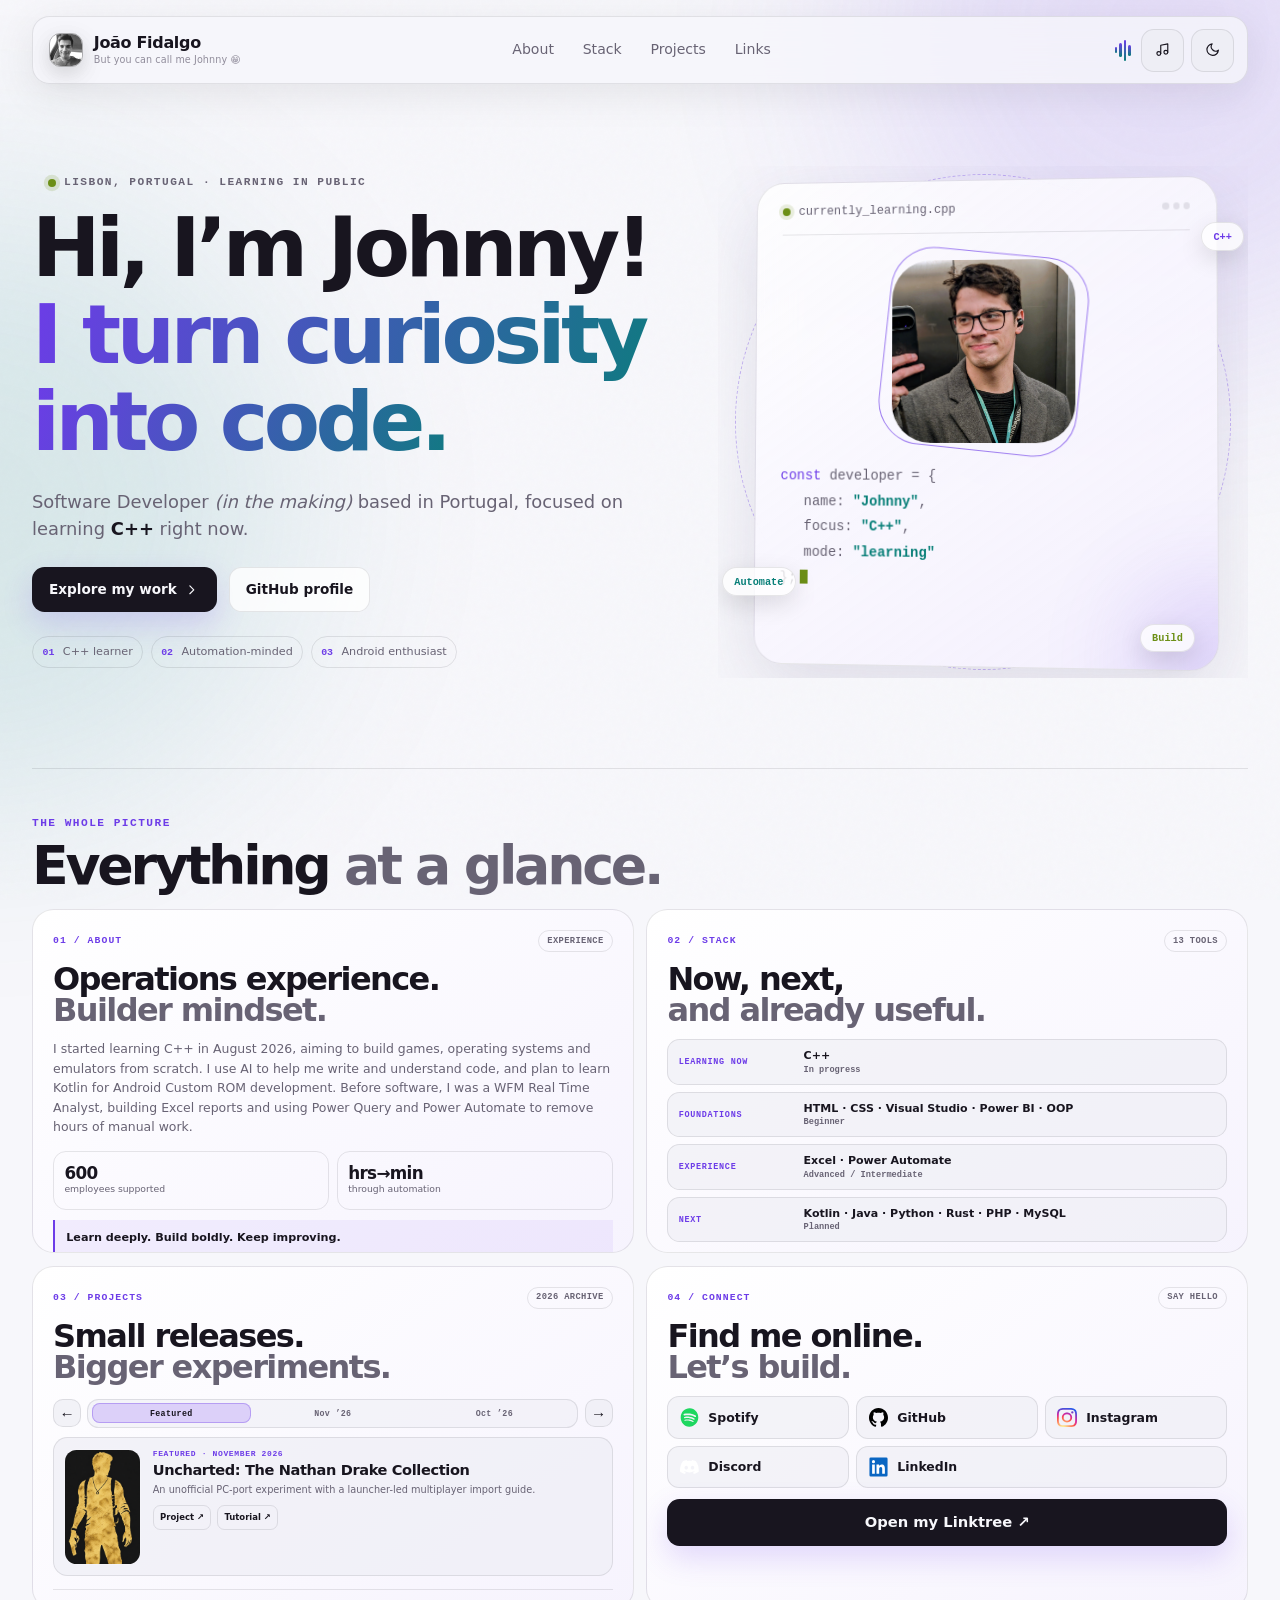
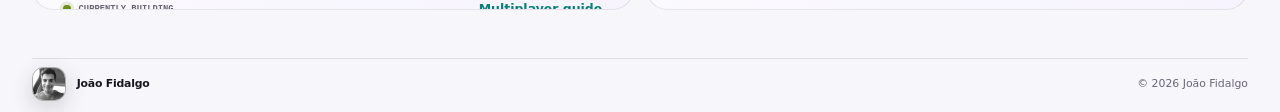
==== commit 343e0c9f: "fix: constrain project card and panels" ====
--- a/website/index.html
+++ b/website/index.html
@@ -9,7 +9,7 @@
     <title>João Fidalgo</title>
     <link rel="icon" type="image/png" href="assets/favicon-rounded.png" />
     <link rel="apple-touch-icon" href="assets/favicon-rounded.png" />
-    <link rel="stylesheet" href="styles.css?v=20261023-20" />
+    <link rel="stylesheet" href="styles.css?v=20261119-project-archive-2" />
     <script>
       (() => {
         const systemTheme = window.matchMedia("(prefers-color-scheme: light)").matches ? "light" : "dark";
@@ -151,6 +151,6 @@
     </main>
 
     <footer><a class="brand footer-brand" href="#top"><img class="brand-photo" src="assets/profile-bw.jpg" alt="" /><span class="brand-name">João Fidalgo</span></a><p>© <span id="year"></span> João Fidalgo</p></footer>
-    <script src="script.js?v=20261022-9"></script>
+    <script src="script.js?v=20261119-project-archive"></script>
   </body>
 </html>
--- a/website/styles.css
+++ b/website/styles.css
@@ -198,6 +198,8 @@
 @media (min-width: 901px) {
   .site-header, main, footer { width: min(calc(100% - 4rem), 1680px); }
   .eyebrow { margin-left: 2rem; }
+  .overview-grid { grid-auto-rows: 21.5rem; }
+  .overview-card { min-height: 0; height: 100%; }
 }
 
 @media (max-width: 1100px) {
@@ -278,6 +280,7 @@
 .project-arrow { display: grid; width: 1.75rem; height: 1.75rem; padding: 0; place-items: center; border: 1px solid var(--line); border-radius: .62rem; background: color-mix(in srgb, var(--surface-strong) 76%, transparent); color: var(--text); cursor: pointer; font-size: .95rem; transition: transform 180ms ease, border-color 180ms ease; }
 .project-arrow:hover { border-color: var(--purple); color: var(--purple); transform: translateY(-1px); }
 .project-panel { display: grid; grid-template-columns: 4.8rem minmax(0,1fr); gap: .72rem; min-height: 7.25rem; padding: .65rem; border: 1px solid var(--line); border-radius: .9rem; background: color-mix(in srgb, var(--surface-strong) 68%, transparent); }
+.project-panel[hidden] { display: none !important; }
 .project-panel--list { display: block; }
 .project-feature-image { width: 4.8rem; height: 7.25rem; border: 1px solid rgba(255,255,255,.16); border-radius: .78rem; object-fit: cover; object-position: center top; }
 .project-panel__label { display: block; margin-bottom: .25rem; color: var(--purple); font: 700 .5rem ui-monospace, monospace; letter-spacing: .08em; text-transform: uppercase; }
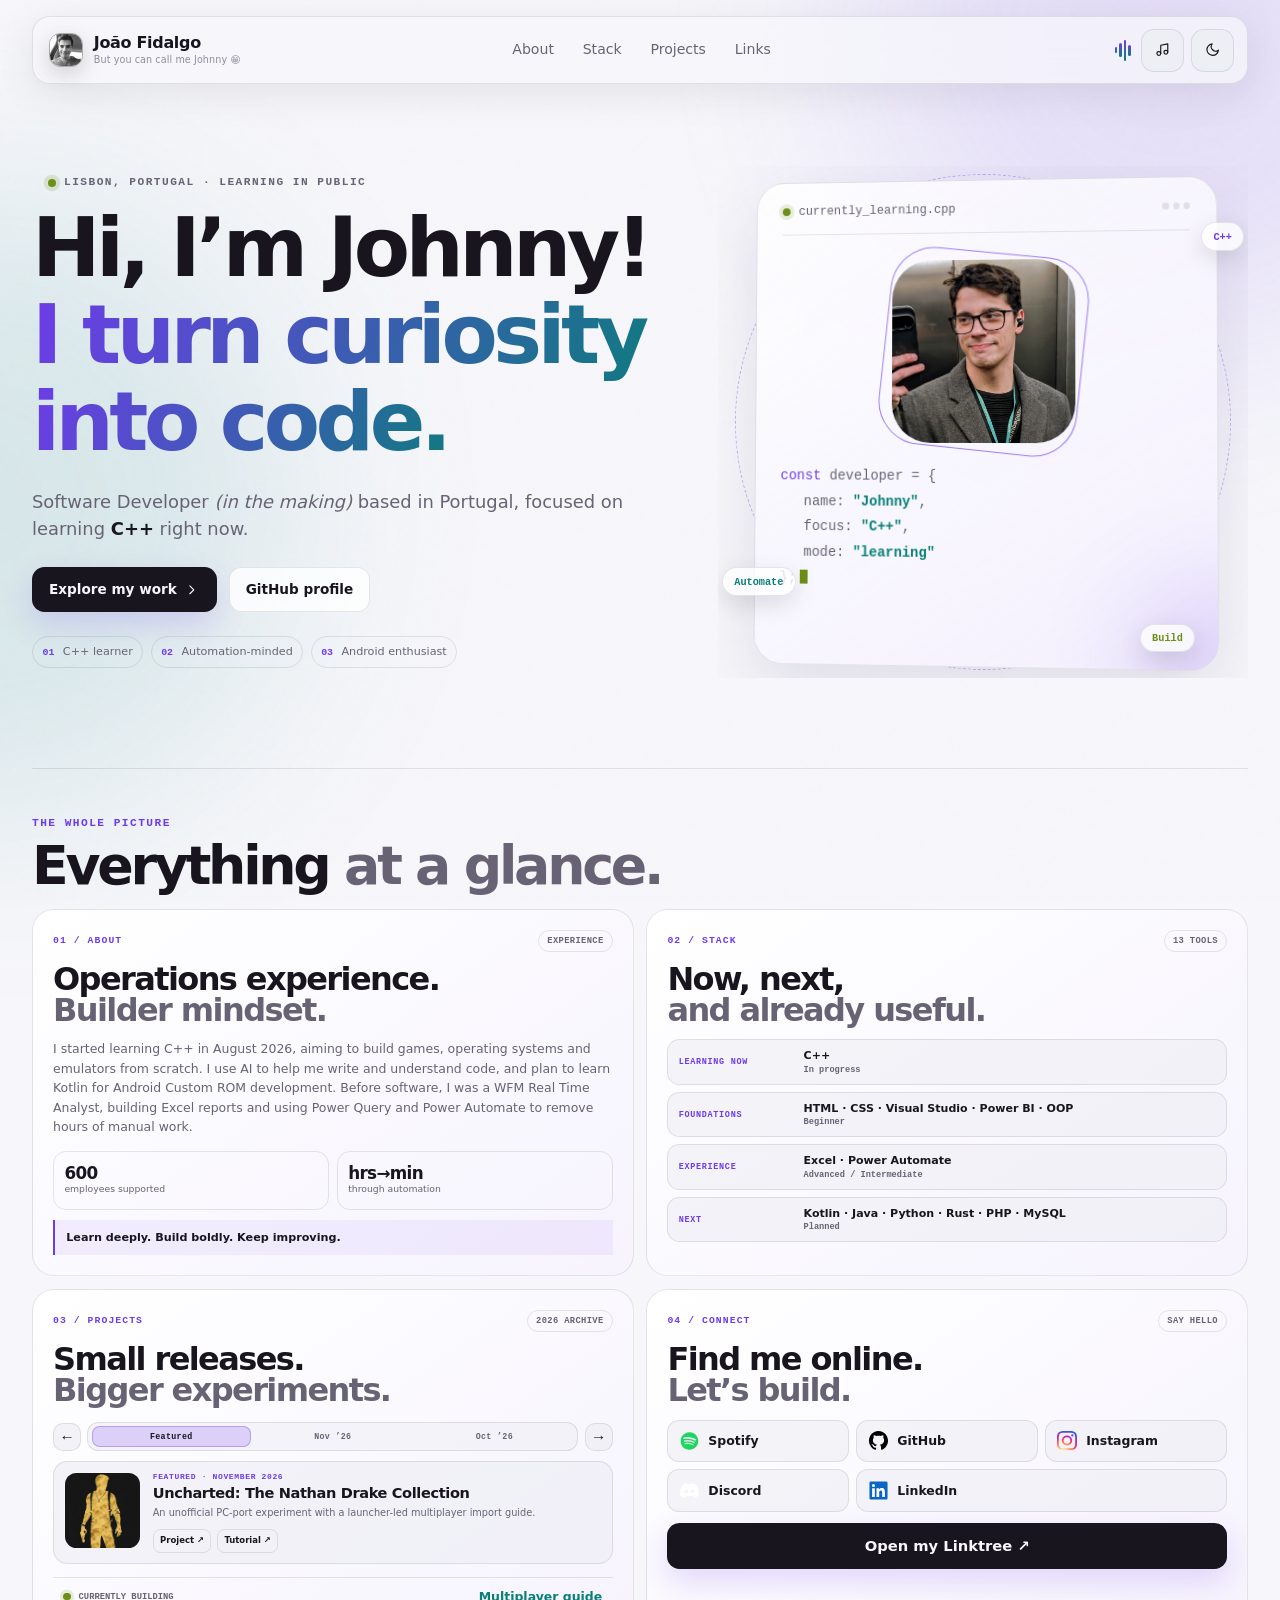
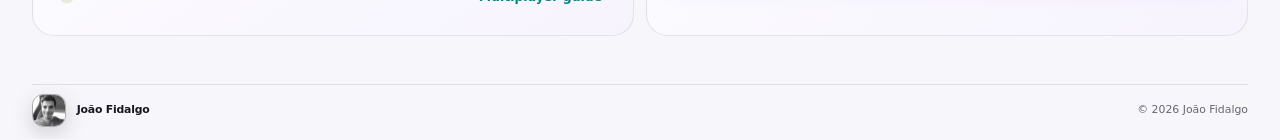
==== commit bc4c9edb: "fix: compact project archive panels" ====
--- a/website/index.html
+++ b/website/index.html
@@ -9,7 +9,7 @@
     <title>João Fidalgo</title>
     <link rel="icon" type="image/png" href="assets/favicon-rounded.png" />
     <link rel="apple-touch-icon" href="assets/favicon-rounded.png" />
-    <link rel="stylesheet" href="styles.css?v=20261119-project-archive-2" />
+    <link rel="stylesheet" href="styles.css?v=20261119-project-archive-3" />
     <script>
       (() => {
         const systemTheme = window.matchMedia("(prefers-color-scheme: light)").matches ? "light" : "dark";
@@ -124,7 +124,7 @@
 
               <article class="project-panel" id="project-panel-november" role="tabpanel" aria-labelledby="project-tab-november" data-project-panel="november" hidden>
                 <img class="project-feature-image" src="assets/uncharted-multiplayer.png" alt="Nathan Drake silhouette in aged gold parchment" />
-                <div><span class="project-panel__label">November 2026</span><h4>Uncharted multiplayer setup</h4><p>A focused web guide for bringing a personal game copy, RPCS3 data, and RPCN sign-in together.</p><div class="project-panel__links"><a href="https://github.com/fidalgojoao/Uncharted-The-Nathan-Drake-Collection-PC-port" target="_blank" rel="noreferrer">Project ↗</a><a href="https://fidalgojoao.github.io/Uncharted-The-Nathan-Drake-Collection-PC-port/" target="_blank" rel="noreferrer">Tutorial ↗</a></div></div>
+                <div><span class="project-panel__label">Featured · November 2026</span><h4>Uncharted: The Nathan Drake Collection</h4><p>An unofficial PC-port experiment with a launcher-led multiplayer import guide.</p><div class="project-panel__links"><a href="https://github.com/fidalgojoao/Uncharted-The-Nathan-Drake-Collection-PC-port" target="_blank" rel="noreferrer">Project ↗</a><a href="https://fidalgojoao.github.io/Uncharted-The-Nathan-Drake-Collection-PC-port/" target="_blank" rel="noreferrer">Tutorial ↗</a></div></div>
               </article>
 
               <article class="project-panel project-panel--list" id="project-panel-october" role="tabpanel" aria-labelledby="project-tab-october" data-project-panel="october" hidden>
--- a/website/styles.css
+++ b/website/styles.css
@@ -198,8 +198,6 @@
 @media (min-width: 901px) {
   .site-header, main, footer { width: min(calc(100% - 4rem), 1680px); }
   .eyebrow { margin-left: 2rem; }
-  .overview-grid { grid-auto-rows: 21.5rem; }
-  .overview-card { min-height: 0; height: 100%; }
 }
 
 @media (max-width: 1100px) {
@@ -279,10 +277,13 @@
 .project-tabs button[aria-selected="true"] { background: color-mix(in srgb, var(--purple) 24%, var(--surface)); color: var(--text); box-shadow: inset 0 0 0 1px color-mix(in srgb, var(--purple) 34%, transparent); }
 .project-arrow { display: grid; width: 1.75rem; height: 1.75rem; padding: 0; place-items: center; border: 1px solid var(--line); border-radius: .62rem; background: color-mix(in srgb, var(--surface-strong) 76%, transparent); color: var(--text); cursor: pointer; font-size: .95rem; transition: transform 180ms ease, border-color 180ms ease; }
 .project-arrow:hover { border-color: var(--purple); color: var(--purple); transform: translateY(-1px); }
-.project-panel { display: grid; grid-template-columns: 4.8rem minmax(0,1fr); gap: .72rem; min-height: 7.25rem; padding: .65rem; border: 1px solid var(--line); border-radius: .9rem; background: color-mix(in srgb, var(--surface-strong) 68%, transparent); }
+.project-panel { display: grid; grid-template-columns: 4.8rem minmax(0,1fr); gap: .72rem; min-height: 5.4rem; padding: .65rem; border: 1px solid var(--line); border-radius: .9rem; background: color-mix(in srgb, var(--surface-strong) 68%, transparent); }
 .project-panel[hidden] { display: none !important; }
-.project-panel--list { display: block; }
-.project-feature-image { width: 4.8rem; height: 7.25rem; border: 1px solid rgba(255,255,255,.16); border-radius: .78rem; object-fit: cover; object-position: center top; }
+.project-panel--list { display: block; min-height: 0; padding: .45rem; }
+.project-panel--list .project-strips { gap: .35rem; }
+.project-panel--list .project-strips > div { min-height: 2.7rem; padding: .4rem .48rem; }
+.project-panel--list .project-mark { width: 2.3rem; height: 2.3rem; }
+.project-feature-image { width: 4.8rem; height: 4.8rem; border: 1px solid rgba(255,255,255,.16); border-radius: .78rem; object-fit: cover; object-position: center top; }
 .project-panel__label { display: block; margin-bottom: .25rem; color: var(--purple); font: 700 .5rem ui-monospace, monospace; letter-spacing: .08em; text-transform: uppercase; }
 .project-panel h4 { margin: 0 0 .34rem; font-size: .91rem; line-height: 1.08; letter-spacing: -.025em; }
 .project-panel p { margin: 0; color: var(--muted); font-size: .61rem; line-height: 1.42; }
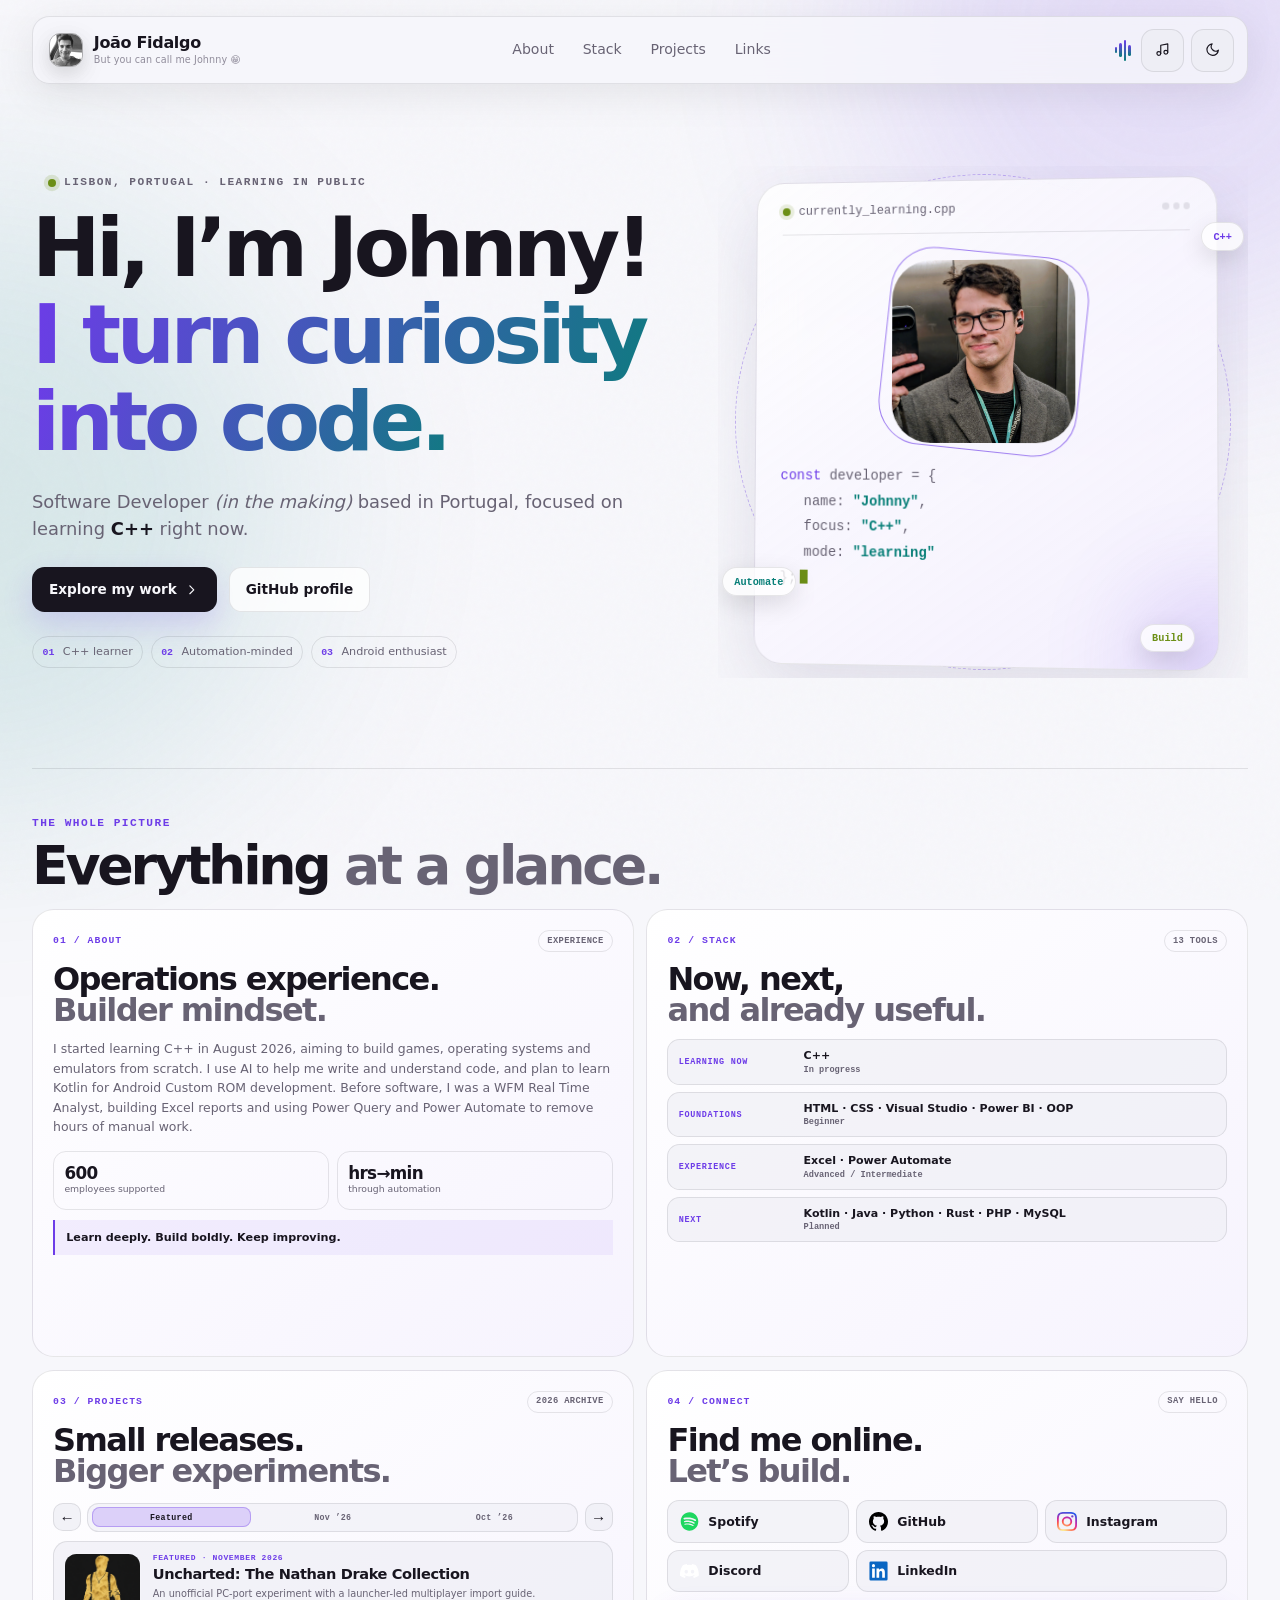
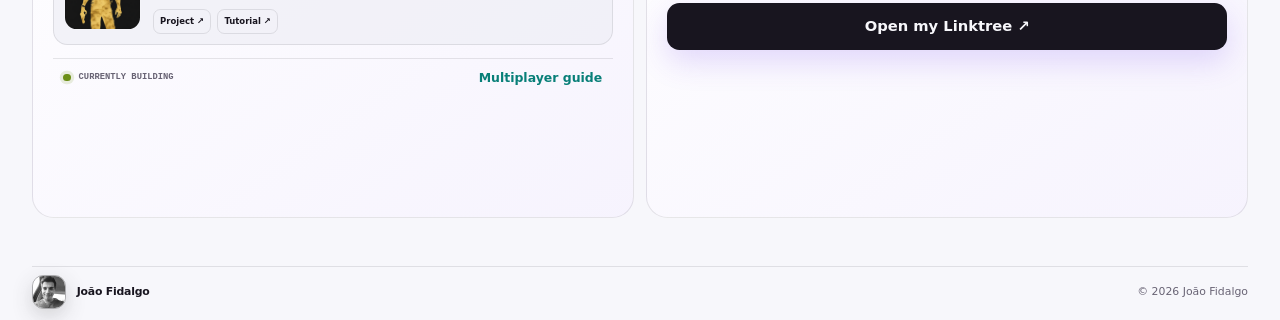
==== commit 2ff3db2c: "style: unify overview card heights" ====
--- a/website/index.html
+++ b/website/index.html
@@ -9,7 +9,7 @@
     <title>João Fidalgo</title>
     <link rel="icon" type="image/png" href="assets/favicon-rounded.png" />
     <link rel="apple-touch-icon" href="assets/favicon-rounded.png" />
-    <link rel="stylesheet" href="styles.css?v=20261119-project-archive-3" />
+    <link rel="stylesheet" href="styles.css?v=20261119-equal-overview-cards" />
     <script>
       (() => {
         const systemTheme = window.matchMedia("(prefers-color-scheme: light)").matches ? "light" : "dark";
--- a/website/styles.css
+++ b/website/styles.css
@@ -198,6 +198,8 @@
 @media (min-width: 901px) {
   .site-header, main, footer { width: min(calc(100% - 4rem), 1680px); }
   .eyebrow { margin-left: 2rem; }
+  .overview-grid { grid-auto-rows: 28rem; }
+  .overview-card { min-height: 0; height: 100%; }
 }
 
 @media (max-width: 1100px) {
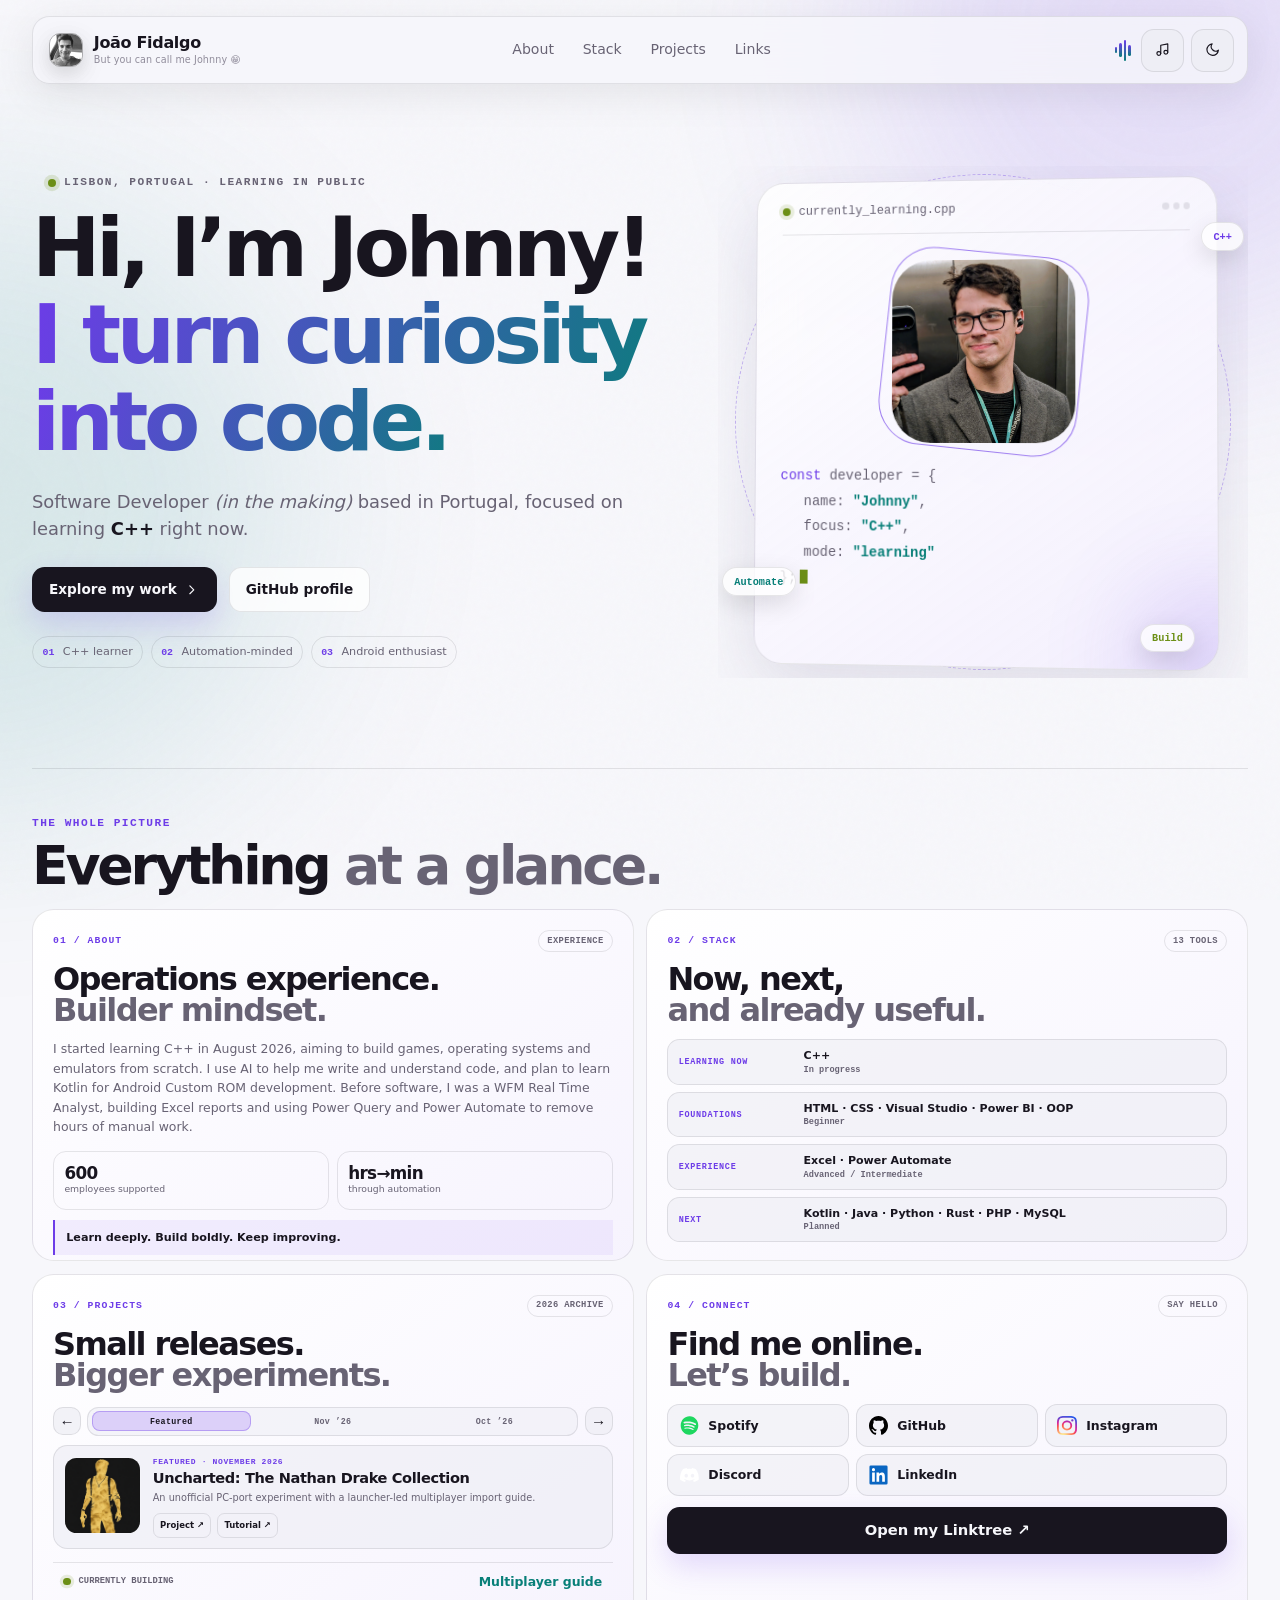
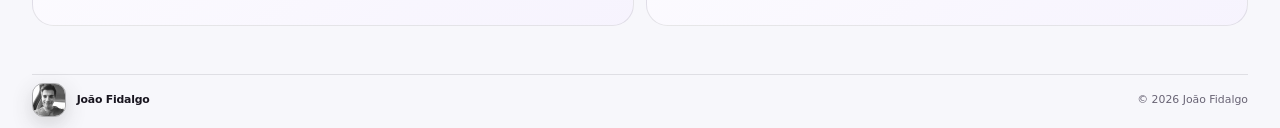
==== commit 553ba0e0: "style: compact equal overview cards" ====
--- a/website/index.html
+++ b/website/index.html
@@ -9,7 +9,7 @@
     <title>João Fidalgo</title>
     <link rel="icon" type="image/png" href="assets/favicon-rounded.png" />
     <link rel="apple-touch-icon" href="assets/favicon-rounded.png" />
-    <link rel="stylesheet" href="styles.css?v=20261119-equal-overview-cards" />
+    <link rel="stylesheet" href="styles.css?v=20261119-compact-equal-cards" />
     <script>
       (() => {
         const systemTheme = window.matchMedia("(prefers-color-scheme: light)").matches ? "light" : "dark";
--- a/website/styles.css
+++ b/website/styles.css
@@ -198,7 +198,7 @@
 @media (min-width: 901px) {
   .site-header, main, footer { width: min(calc(100% - 4rem), 1680px); }
   .eyebrow { margin-left: 2rem; }
-  .overview-grid { grid-auto-rows: 28rem; }
+  .overview-grid { grid-auto-rows: 22rem; }
   .overview-card { min-height: 0; height: 100%; }
 }
 
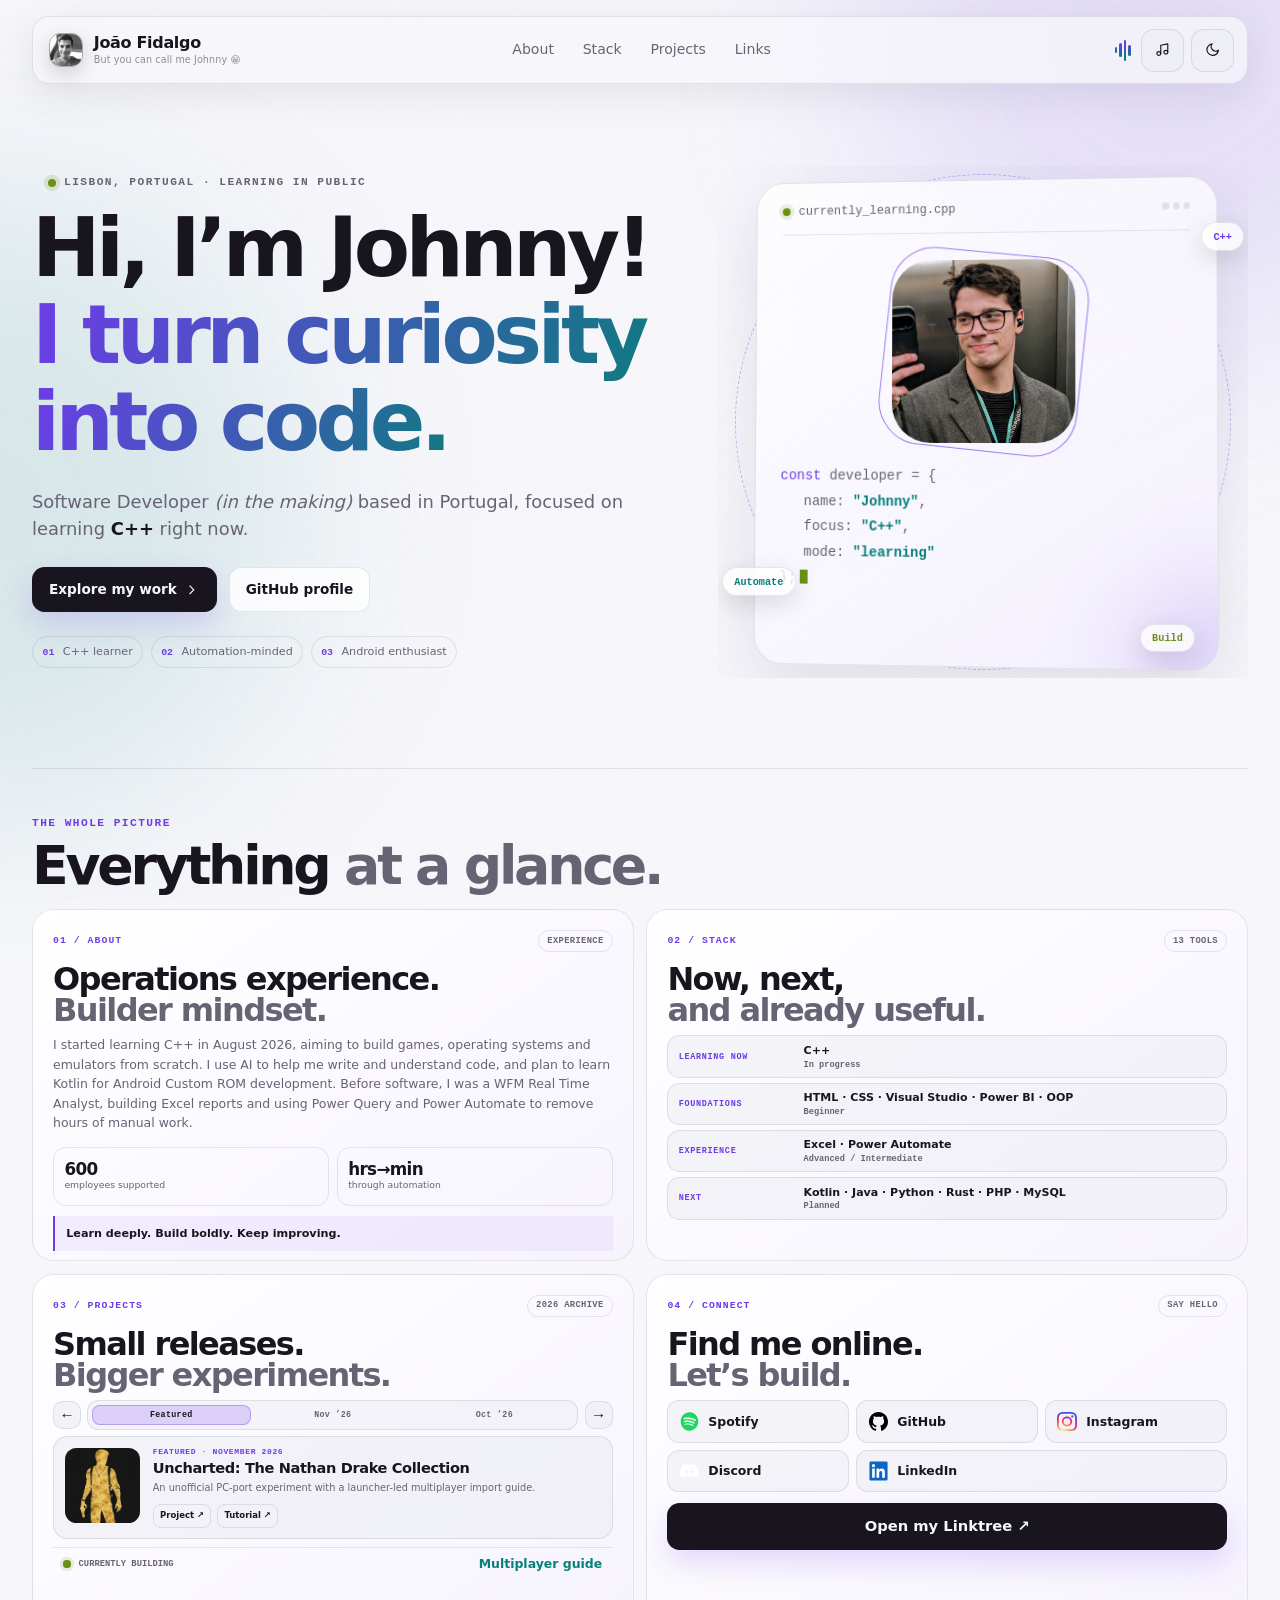
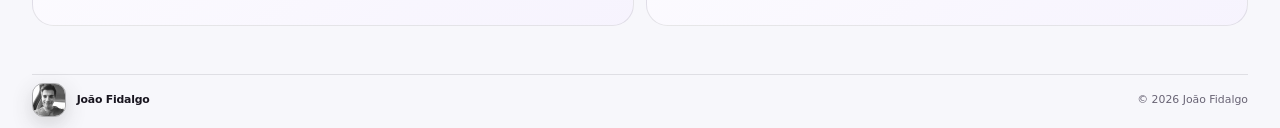
==== commit 8e479d69: "style: tighten equal overview cards" ====
--- a/website/index.html
+++ b/website/index.html
@@ -9,7 +9,7 @@
     <title>João Fidalgo</title>
     <link rel="icon" type="image/png" href="assets/favicon-rounded.png" />
     <link rel="apple-touch-icon" href="assets/favicon-rounded.png" />
-    <link rel="stylesheet" href="styles.css?v=20261119-compact-equal-cards" />
+    <link rel="stylesheet" href="styles.css?v=20261119-equal-cards-tight" />
     <script>
       (() => {
         const systemTheme = window.matchMedia("(prefers-color-scheme: light)").matches ? "light" : "dark";
--- a/website/styles.css
+++ b/website/styles.css
@@ -254,7 +254,7 @@
 .overview-card { min-height: 21.5rem; padding: 1.25rem; overflow: hidden; border: 1px solid var(--line); border-radius: 1.35rem; background: linear-gradient(145deg, var(--surface), color-mix(in srgb, var(--surface) 94%, var(--purple) 6%)); scroll-margin-top: 6.5rem; }
 .overview-card-head { display: flex; align-items: center; justify-content: space-between; gap: 1rem; margin-bottom: .75rem; color: var(--purple); font: 700 .61rem/1.2 ui-monospace, monospace; letter-spacing: .11em; }
 .overview-card-head b { padding: .3rem .5rem; border: 1px solid var(--line); border-radius: 999px; color: var(--muted); font-size: .55rem; letter-spacing: .04em; text-transform: uppercase; }
-.overview-card h3 { margin: 0 0 .8rem; font-size: clamp(1.7rem, 2.5vw, 2.65rem); line-height: .98; letter-spacing: -.05em; }
+.overview-card h3 { margin: 0 0 .55rem; font-size: clamp(1.7rem, 2.5vw, 2.65rem); line-height: .98; letter-spacing: -.05em; }
 .overview-card > p { margin: 0; color: var(--muted); font-size: .78rem; }
 .mini-metrics { display: grid; grid-template-columns: repeat(2, 1fr); gap: .5rem; margin-top: .9rem; }
 .mini-metrics span { min-height: 3.7rem; display: flex; flex-direction: column; justify-content: center; padding: .55rem .65rem; border: 1px solid var(--line); border-radius: .8rem; color: var(--muted); font-size: .58rem; }
@@ -264,16 +264,16 @@
 .overview-about summary { padding-top: .6rem; font-size: .68rem; }
 .overview-about details div { padding-top: .55rem; }
 .overview-about details p { margin: 0 0 .45rem; color: var(--muted); font-size: .7rem; }
-.stack-strips { display: grid; gap: .45rem; }
-.stack-strips > div { display: grid; grid-template-columns: 7.2rem 1fr; align-items: center; gap: .6rem; padding: .55rem .65rem; border: 1px solid var(--line); border-radius: .78rem; background: color-mix(in srgb, var(--surface-strong) 65%, transparent); }
+.stack-strips { display: grid; gap: .3rem; }
+.stack-strips > div { display: grid; grid-template-columns: 7.2rem 1fr; align-items: center; gap: .6rem; padding: .46rem .65rem; border: 1px solid var(--line); border-radius: .78rem; background: color-mix(in srgb, var(--surface-strong) 65%, transparent); }
 .stack-strips small { color: var(--purple); font: 700 .53rem ui-monospace, monospace; letter-spacing: .08em; }
 .stack-strips span, .stack-strips b, .stack-strips em { display: block; }
 .stack-strips b { font-size: .69rem; line-height: 1.35; }
 .stack-strips em { margin-top: .05rem; color: var(--muted); font: normal 600 .54rem ui-monospace, monospace; }
 .project-strips { display: grid; gap: .6rem; }
 .overview-projects { min-height: 21.5rem; }
-.project-browser { margin-top: .95rem; }
-.project-browser__bar { display: grid; grid-template-columns: 1.75rem minmax(0,1fr) 1.75rem; gap: .4rem; align-items: center; margin-bottom: .6rem; }
+.project-browser { margin-top: .55rem; }
+.project-browser__bar { display: grid; grid-template-columns: 1.75rem minmax(0,1fr) 1.75rem; gap: .4rem; align-items: center; margin-bottom: .4rem; }
 .project-tabs { display: flex; min-width: 0; padding: .22rem; gap: .18rem; border: 1px solid var(--line); border-radius: .72rem; background: color-mix(in srgb, var(--surface-strong) 60%, transparent); }
 .project-tabs button { flex: 1 1 0; min-width: 0; padding: .35rem .24rem; border: 0; border-radius: .48rem; background: transparent; color: var(--muted); cursor: pointer; font: 750 .52rem ui-monospace, monospace; letter-spacing: .04em; white-space: nowrap; }
 .project-tabs button[aria-selected="true"] { background: color-mix(in srgb, var(--purple) 24%, var(--surface)); color: var(--text); box-shadow: inset 0 0 0 1px color-mix(in srgb, var(--purple) 34%, transparent); }
@@ -299,7 +299,7 @@
 .strip-links { display: flex; gap: .35rem; }
 .strip-links a { padding: .32rem .45rem; border: 1px solid var(--line); border-radius: .5rem; color: var(--muted); font-size: .56rem; font-weight: 750; }
 .strip-links a:hover { border-color: var(--purple); color: var(--text); }
-.current-line { display: flex; align-items: center; gap: .5rem; margin-top: .8rem !important; padding: .55rem .65rem; border-top: 1px solid var(--line); }
+.current-line { display: flex; align-items: center; gap: .5rem; margin-top: .45rem !important; padding: .42rem .65rem; border-top: 1px solid var(--line); }
 .current-line i { width: .45rem; height: .45rem; border-radius: 50%; background: var(--lime); box-shadow: 0 0 0 .2rem color-mix(in srgb, var(--lime) 14%, transparent); }
 .current-line span { font: 700 .55rem ui-monospace, monospace; text-transform: uppercase; }.current-line strong { margin-left: auto; color: var(--cyan); }
 .social-tiles { display: grid; grid-template-columns: repeat(3, 1fr); gap: .45rem; }
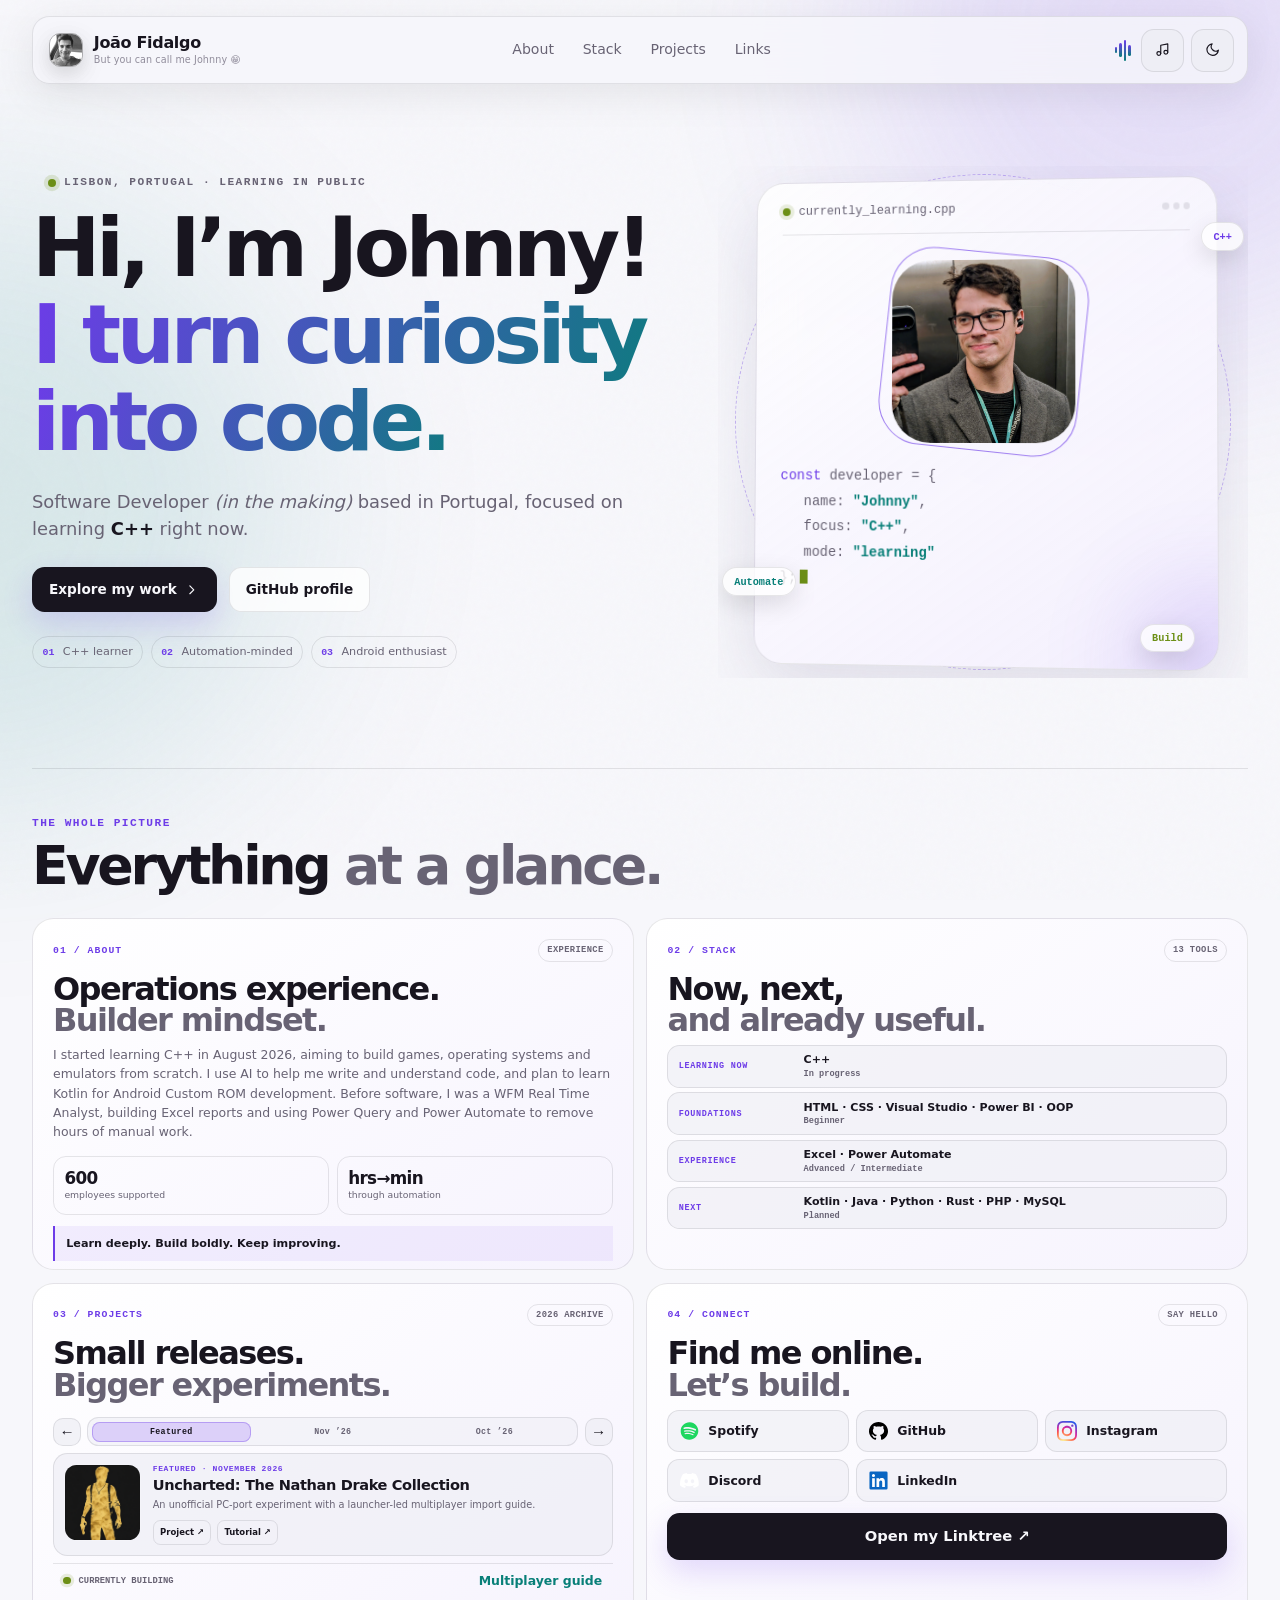
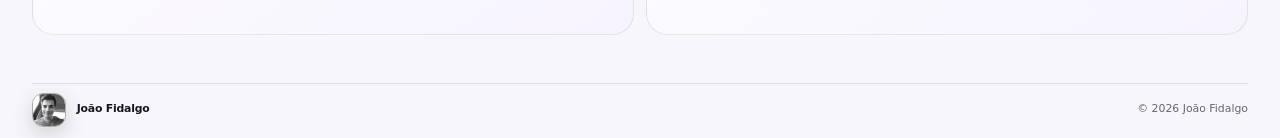
==== commit 025c6fc3: "style: balance overview heading spacing" ====
--- a/website/index.html
+++ b/website/index.html
@@ -9,7 +9,7 @@
     <title>João Fidalgo</title>
     <link rel="icon" type="image/png" href="assets/favicon-rounded.png" />
     <link rel="apple-touch-icon" href="assets/favicon-rounded.png" />
-    <link rel="stylesheet" href="styles.css?v=20261119-equal-cards-tight" />
+    <link rel="stylesheet" href="styles.css?v=20261119-overview-spacing" />
     <script>
       (() => {
         const systemTheme = window.matchMedia("(prefers-color-scheme: light)").matches ? "light" : "dark";
--- a/website/styles.css
+++ b/website/styles.css
@@ -245,7 +245,7 @@
 
 /* Two-screen portfolio overview */
 .overview-section { padding: 2.5rem 0 3rem; border-top: 1px solid var(--line); }
-.overview-heading { display: flex; align-items: end; justify-content: space-between; gap: 2rem; margin-bottom: 1.15rem; }
+.overview-heading { display: flex; align-items: end; justify-content: space-between; gap: 2rem; margin-bottom: 1.75rem; }
 .overview-heading h2 { margin: .45rem 0 0; font-size: clamp(2.45rem, 4.2vw, 4.8rem); line-height: .92; letter-spacing: -.06em; }
 .overview-heading h2 span, .overview-card h3 span { color: var(--muted); }
 .overview-heading > p { max-width: 18rem; margin: 0 0 .25rem; color: var(--muted); font-size: .78rem; text-align: right; }
@@ -272,7 +272,8 @@
 .stack-strips em { margin-top: .05rem; color: var(--muted); font: normal 600 .54rem ui-monospace, monospace; }
 .project-strips { display: grid; gap: .6rem; }
 .overview-projects { min-height: 21.5rem; }
-.project-browser { margin-top: .55rem; }
+.overview-projects h3 { margin-bottom: 1rem; }
+.project-browser { margin-top: 0; }
 .project-browser__bar { display: grid; grid-template-columns: 1.75rem minmax(0,1fr) 1.75rem; gap: .4rem; align-items: center; margin-bottom: .4rem; }
 .project-tabs { display: flex; min-width: 0; padding: .22rem; gap: .18rem; border: 1px solid var(--line); border-radius: .72rem; background: color-mix(in srgb, var(--surface-strong) 60%, transparent); }
 .project-tabs button { flex: 1 1 0; min-width: 0; padding: .35rem .24rem; border: 0; border-radius: .48rem; background: transparent; color: var(--muted); cursor: pointer; font: 750 .52rem ui-monospace, monospace; letter-spacing: .04em; white-space: nowrap; }
